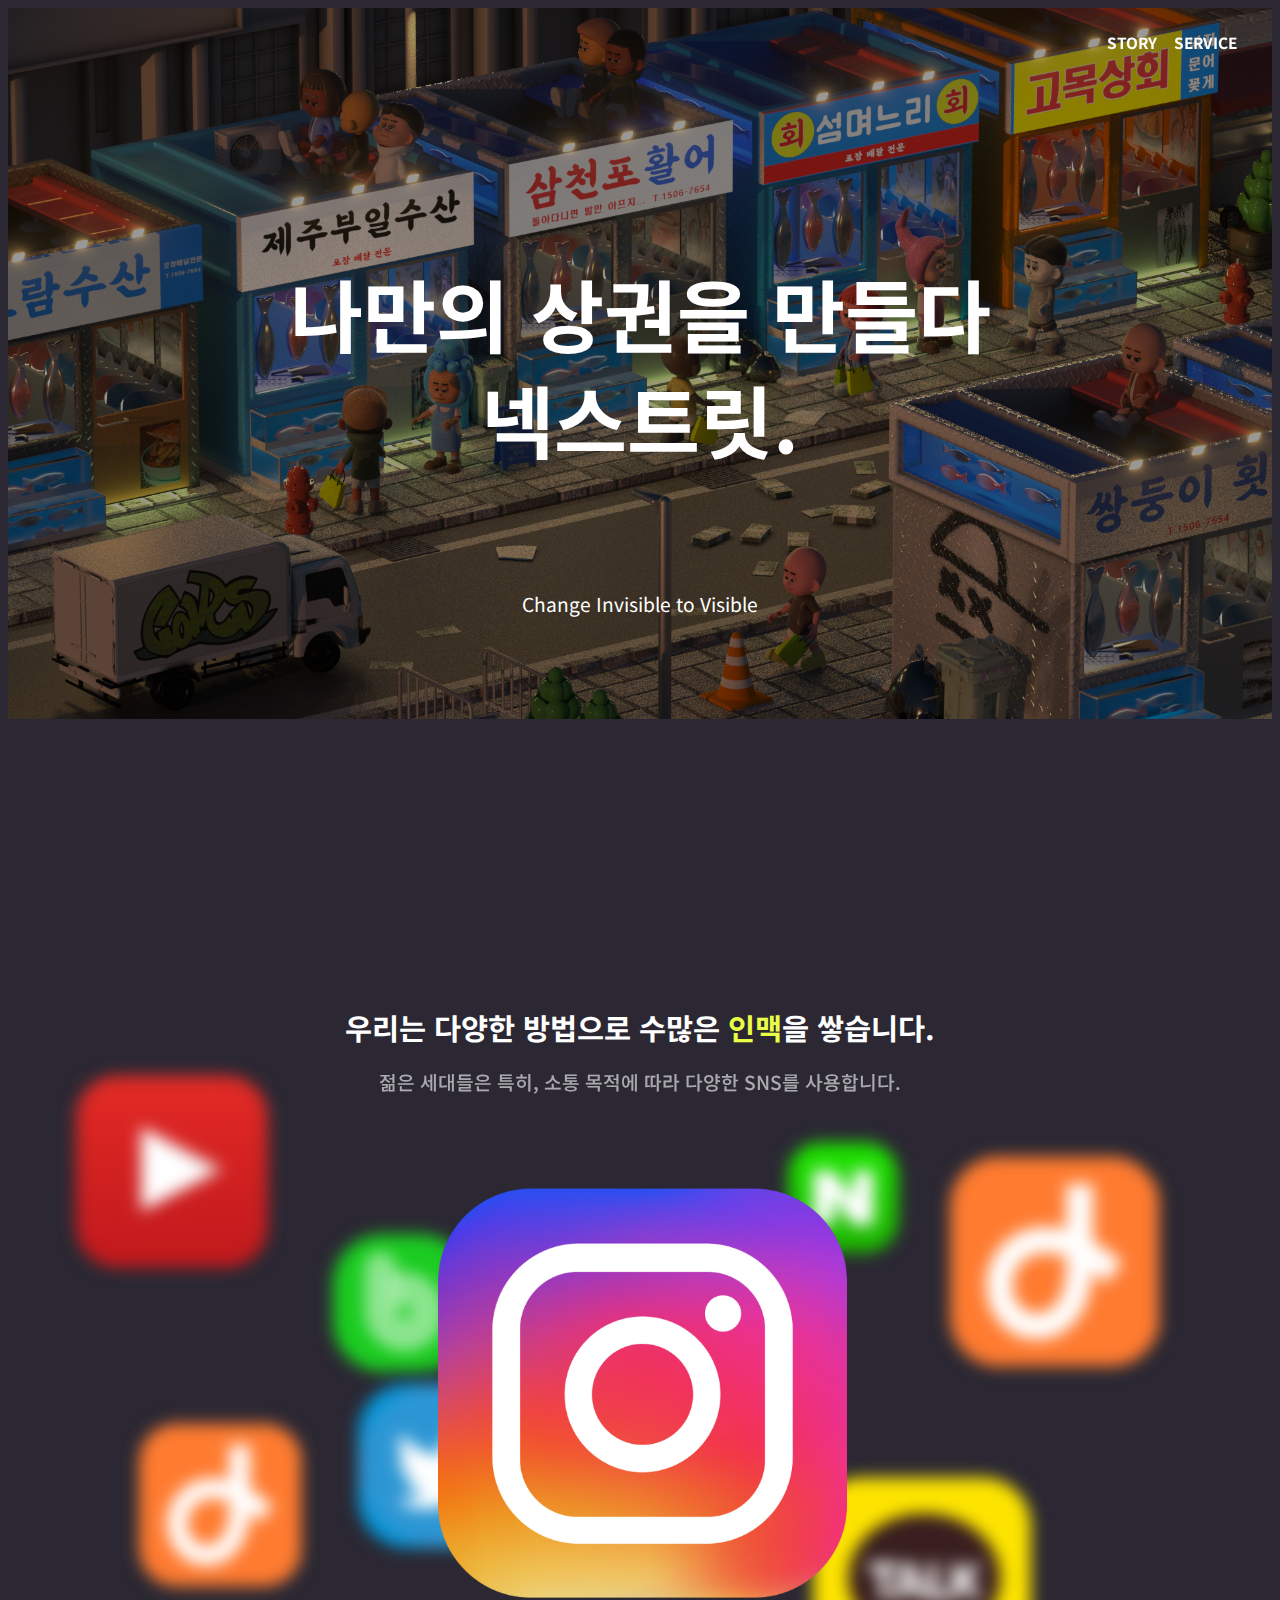
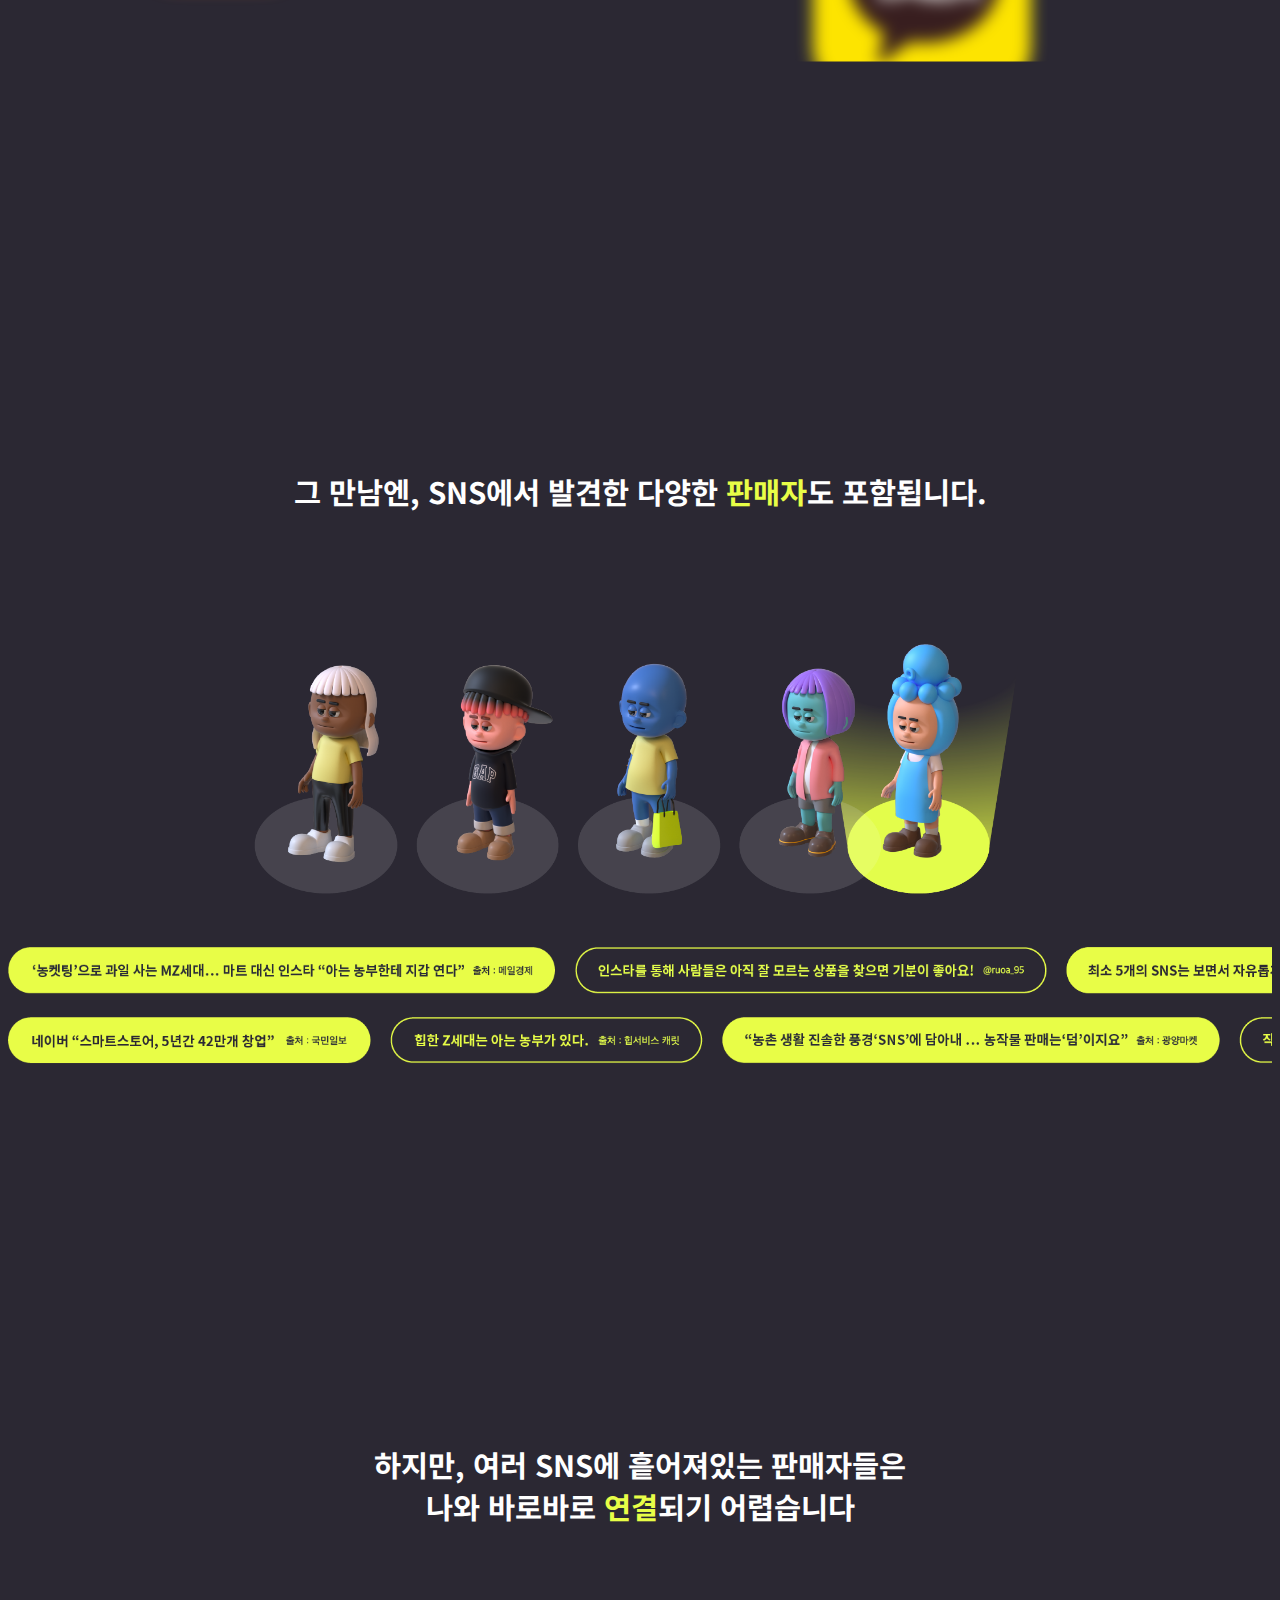
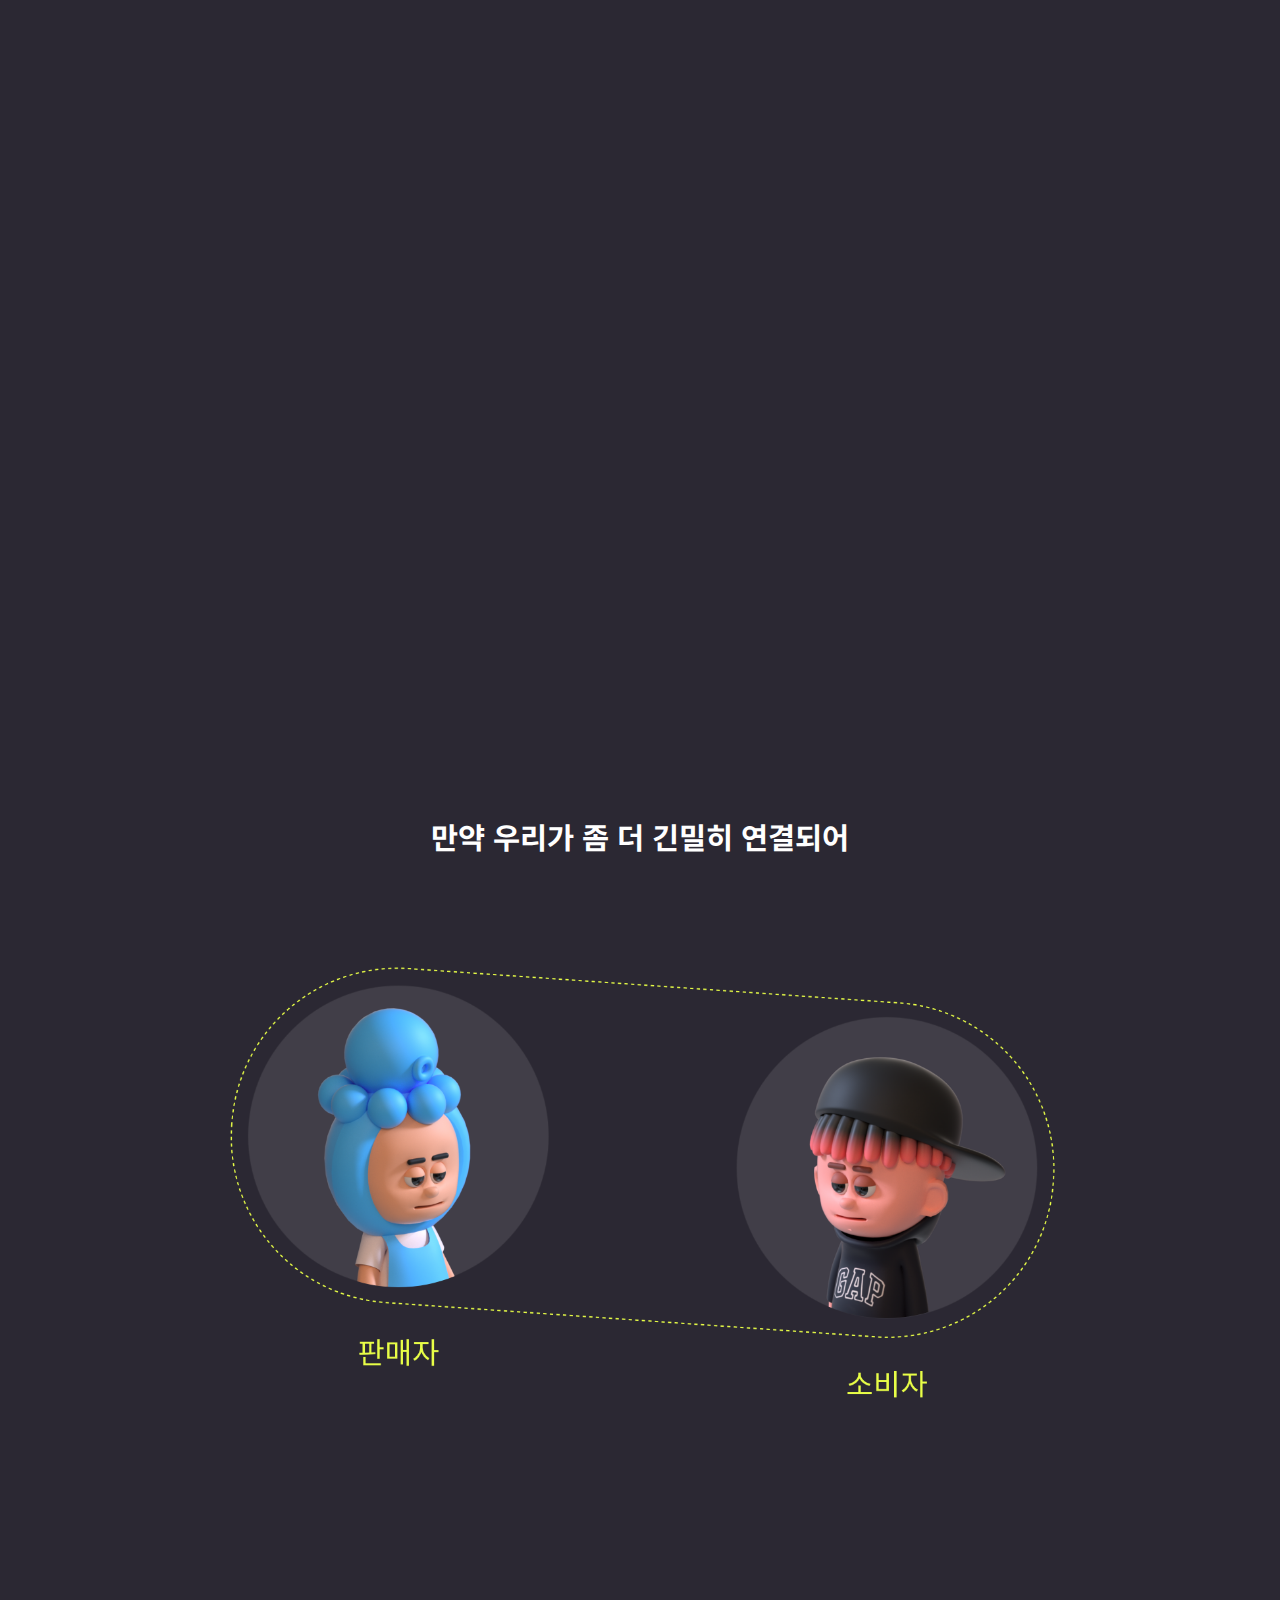
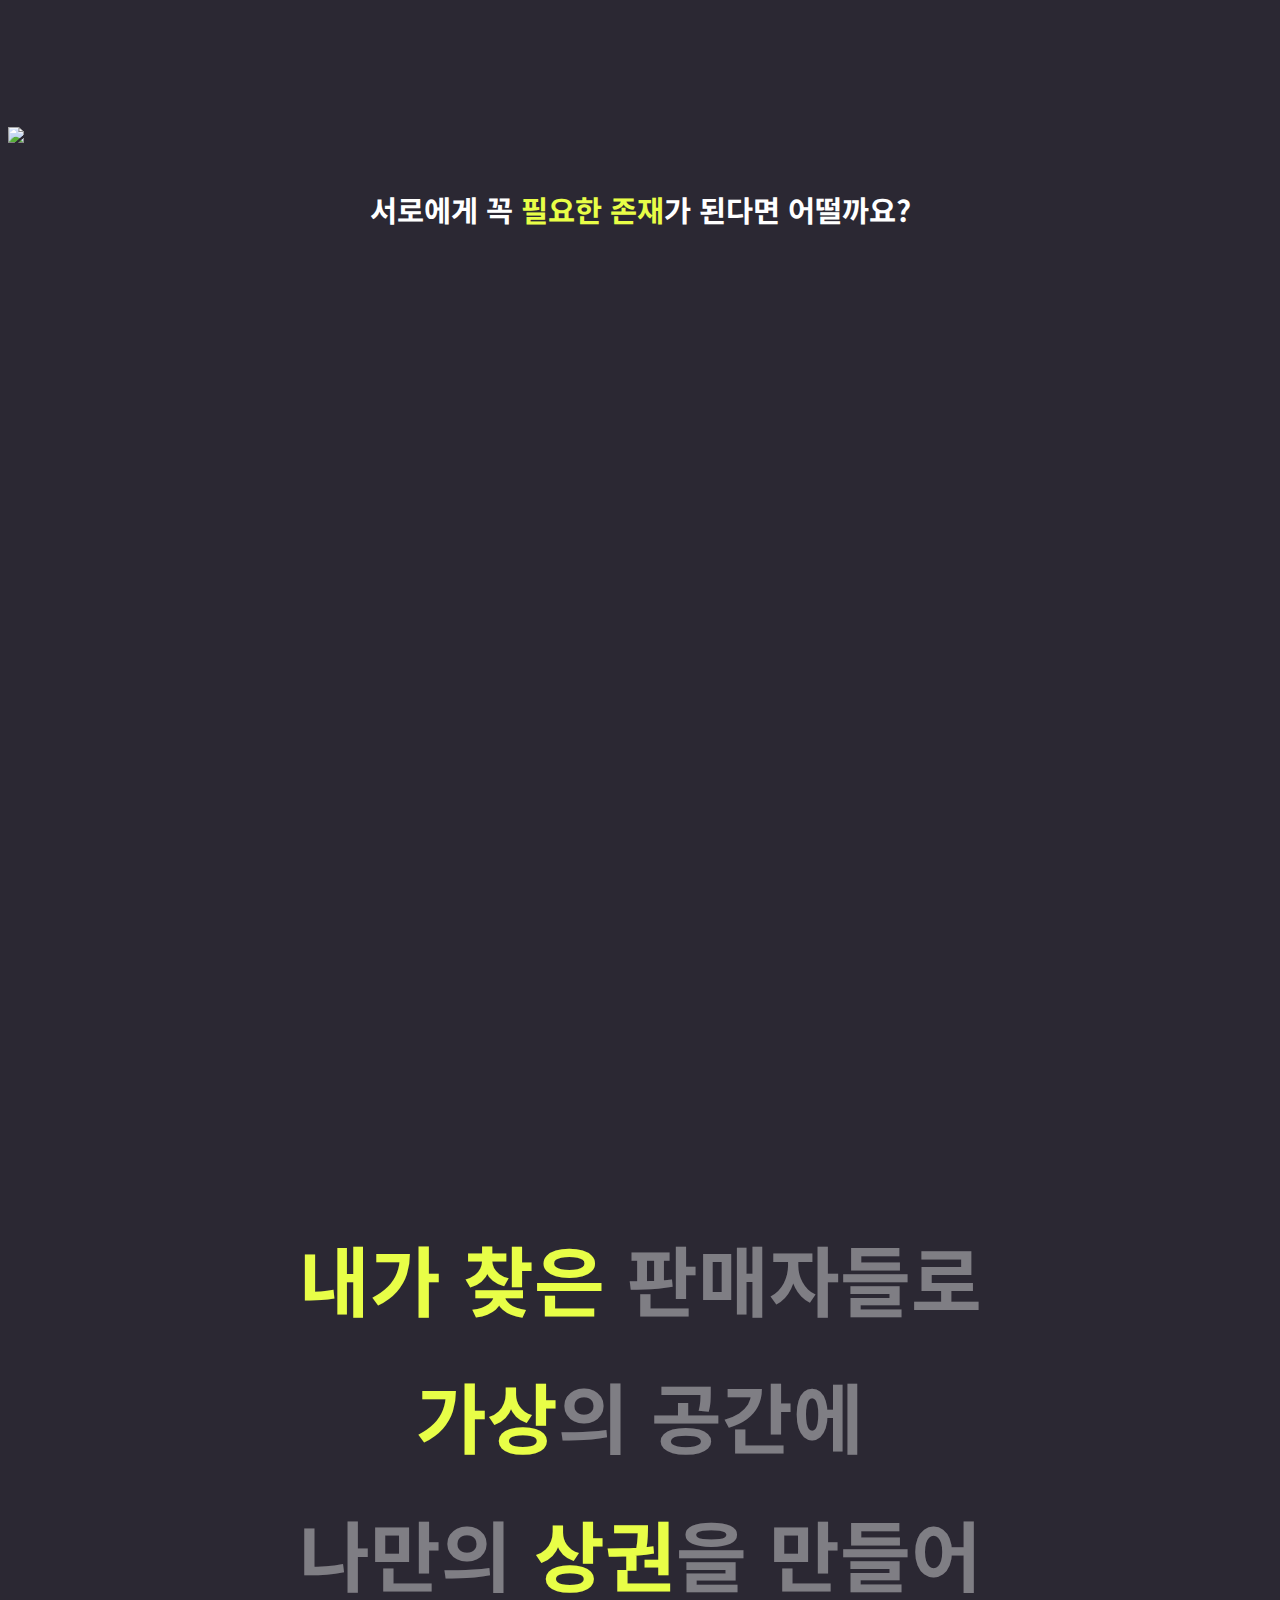
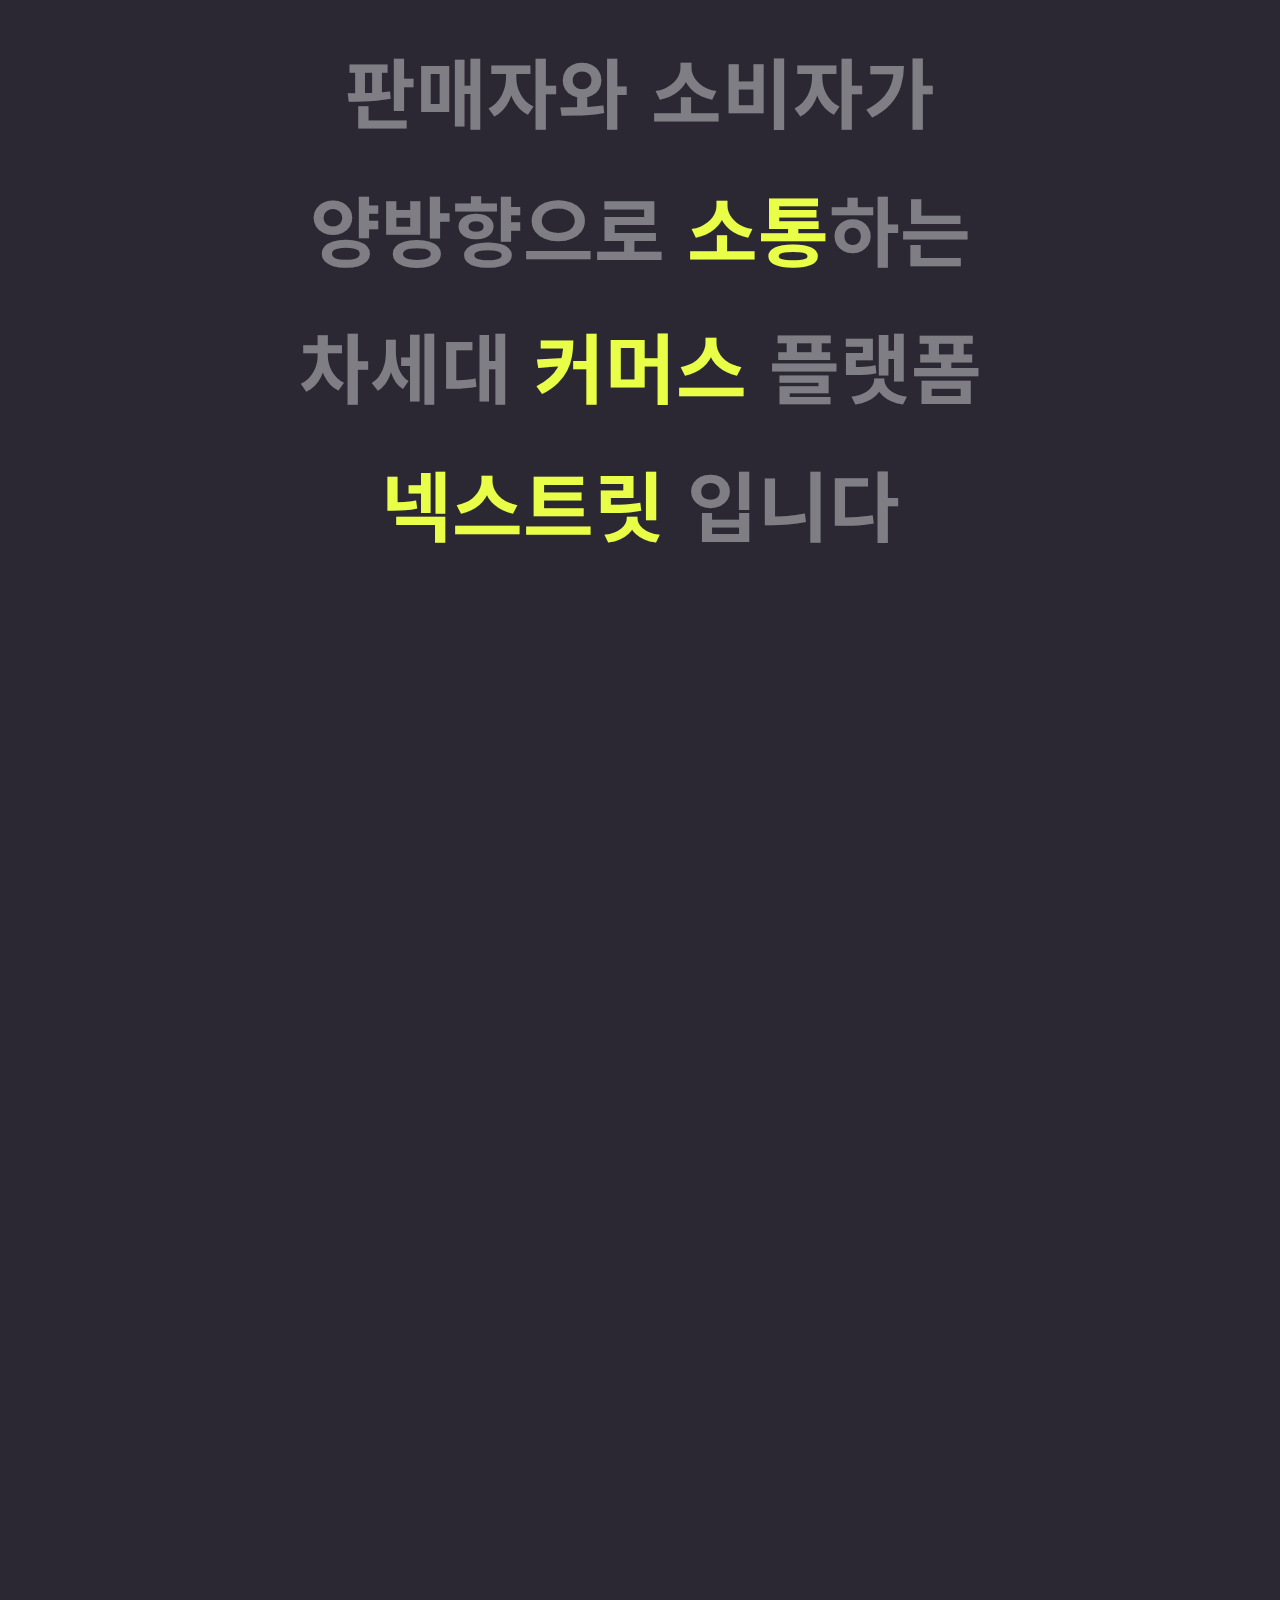
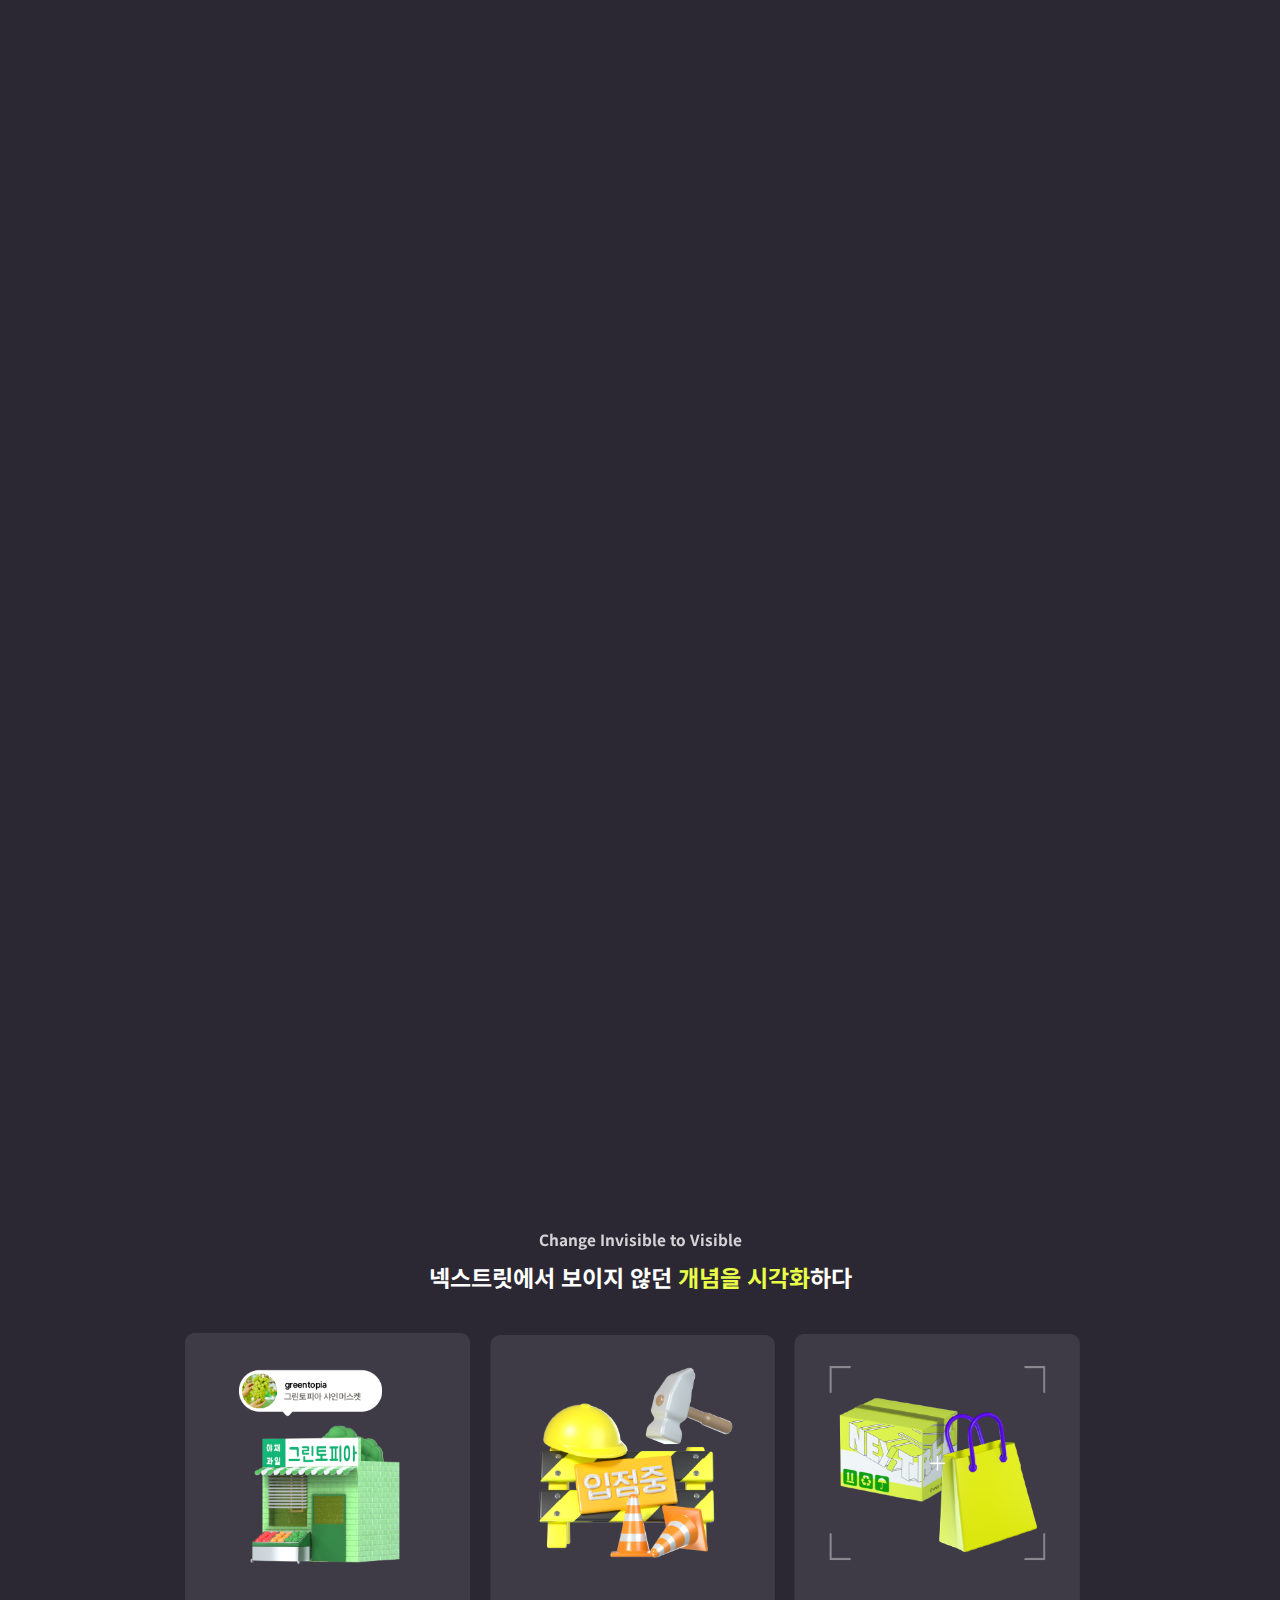
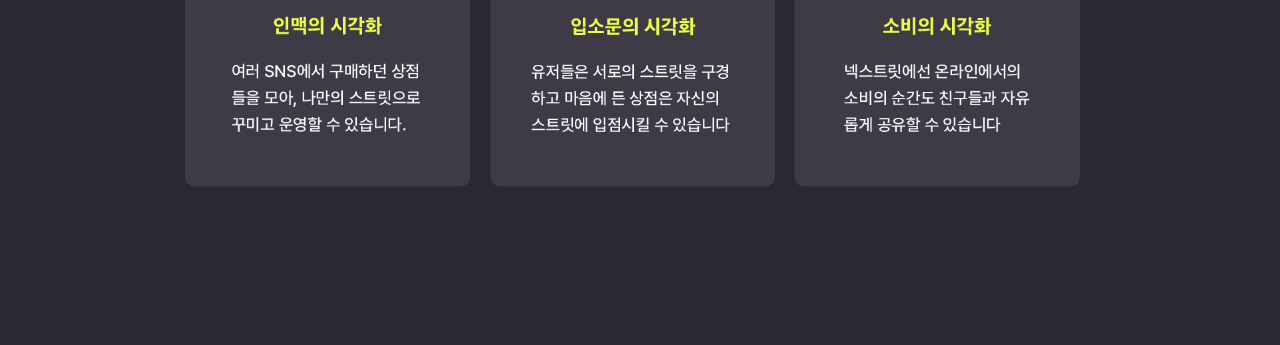
==== index.html @ 007e71d2 "init" ====
<!DOCTYPE html>
<html lang="ko">

<head>
    <meta charset="UTF-8" />
    <meta name="viewport" content="width=device-width, initial-scale=1.0" />

    <!--파비콘-->
    <!--브라우저 스타일 초기화-->
    <link rel="stylesheet" href="https://cdn.jsdelivr.net/npm/reset-css@5.0.1/reset.min.css" />
    <!--Google Fonts - Notosans-->
    <link rel="preconnect" href="https://fonts.googleapis.com">
    <link rel="preconnect" href="https://fonts.gstatic.com" crossorigin>
    <link href="https://fonts.googleapis.com/css2?family=Noto+Sans+KR:wght@400;700;900&display=swap" rel="stylesheet">
    <!--Google Material Icons-->
    <link rel="stylesheet" href="https://fonts.googleapis.com/icon?family=Material+Icons" />

    <!-- 자체 Css -->
    <link rel="stylesheet" href="./css/main.css" />
    <!-- animation Css -->
    <link rel="stylesheet" href="./css/animation.css" />

    <!--스크롤 최적화 Lodash-->
    <script src="https://cdnjs.cloudflare.com/ajax/libs/lodash.js/4.17.20/lodash.min.js"
        integrity="sha512-90vH1Z83AJY9DmlWa8WkjkV79yfS2n2Oxhsi2dZbIv0nC4E6m5AbH8Nh156kkM7JePmqD6tcZsfad1ueoaovww=="
        crossorigin="anonymous"></script>

    <!-- gsap plugin -->
    <script src="https://cdnjs.cloudflare.com/ajax/libs/gsap/3.10.4/gsap.min.js"></script>
    <script src="https://cdnjs.cloudflare.com/ajax/libs/gsap/3.10.4/ScrollTrigger.min.js"></script>
    <script src="https://cdnjs.cloudflare.com/ajax/libs/gsap/3.10.4/ScrollToPlugin.min.js"></script>
    <script src="https://cdnjs.cloudflare.com/ajax/libs/gsap/3.10.4/MotionPathPlugin.min.js"></script>
    <script src="https://cdnjs.cloudflare.com/ajax/libs/gsap/3.10.4/MotionPathPlugin.min.js"></script>

    <!-- 자체 css -->
    <script defer src="./js/main.js"></script>
</head>

<body style="background-color:#2b2833">
    <div class="title_menu">
        <div class="story" onclick="location.href='index.html'">
            STORY
        </div>
        <div class="service" onclick="location.href='service.html'">
            SERVICE
        </div>
    </div>

    <div class="view_1 base_view">
        <img class="bg_img" src="img/street_main.png">
        <div class="all_text">
            <div class="view_text">
                나만의 상권을 만들다</br>넥스트릿.
            </div>
            <div class="view_text_2">
                Change Invisible to Visible
            </div>
        </div>
    </div>

    <!-- <div class="divider"></div> -->
    <div class="divider"></div>

    <div class="view_2">
        <div class="view_content">
            <span class="view_text textFullCenter">
                우리는 다양한 방법으로 수많은
                <span class="text_import">인맥</span>을 쌓습니다.
            </span>
            <span class="view_text_2 textFullCenter">
                젊은 세대들은 특히, 소통 목적에 따라 다양한 SNS를 사용합니다.
            </span>
            <img class="youtube" src="img/youtube.png">
            <img class="kakao" src="img/kakao.png">
            <img class="ideas" src="img/ideas.png">
            <img class="band" src="img/band.png">
            <img class="naver" src="img/naver.png">
            <img class="twitter" src="img/twitter.png">
            <img class="ideas_small" src="img/ideas.png">
            <img class="instagram" src="img/instagram.png">    
        </div>
    </div>

    <div class="divider"></div>
    <div class="divider"></div>

    <div class="view_3 base_view">
        <span class="view_text textFullCenter">
            그 만남엔, SNS에서 발견한 다양한 
            <span class="text_import">판매자</span>도 포함됩니다.
        </span>
        <div class="list">
            <div id="move_avatar">
                <img class="img_avatar" src="img/avatar_0.png">
                <img class="img_avatar" src="img/avatar_1.png">
                <img class="img_avatar" src="img/avatar_2.png">
                <img class="img_avatar" src="img/avatar_3.png">
            </div>
            <img id="fade_avatar" class="img_avatar_blink" src="img/avatar_4.png">
        </div>
        <div class="scroll_box">
            <div class="scroll_bar animate_left">
                <img class="scroll_size" src="img/view_3_scorll_1.png">
                <img class="scroll_size" src="img/view_3_scorll_1.png">
            </div>
            <div class="scroll_bar animate_right">
                <img class="scroll_size" src="img/view_3_scroll_2.png">
                <img class="scroll_size" src="img/view_3_scroll_2.png">
            </div>
        </div>
    </div>

    <div class="divider"></div>
    <div class="divider"></div>

    <div class="view_4 base_view">
        <span class="view_text textFullCenter">
            하지만, 여러 SNS에 흩어져있는 판매자들은<br>나와 바로바로
            <span class="text_import">연결</span>되기 어렵습니다
        </span>
        <div class="order">
            <div class="order_1">
                <img id="sns_group_1" class="img_capture" src="img/capture_1.png">
            </div>
        </div>
        <div class="order">
            <div class="order_2">
                <img id="sns_group_2" class="img_capture" src="img/capture_2.png">
            </div>
        </div>
        <div class="order">
            <div class="order_3">
                <img id="sns_group_1" class="img_capture" src="img/capture_3.png">
            </div>
        </div>
        <div class="order">
            <div class="order_4">
                <img id="sns_group_2" class="img_capture" src="img/capture_4.png">
            </div>
        </div>
    </div>

    <div class="divider"></div>
    <div class="divider"></div>

    <div class="view_5 base_view">
        <span class="view_text textFullCenter">
            만약 우리가 좀 더 긴밀히 연결되어
        </span>
        <img class="bg_img" src="img/img_view_5.png">
    </div>

    <div class="divider"></div>
    <div class="divider"></div>

    <div class="view_6 base_view">
        <img class="bg_img" src="img/img_background_6.png">
        <div class="all_text">
            <div class="view_text textFullCenter">
                서로에게 꼭 <span class="text_import">필요한 존재</span>가 된다면 어떨까요?
            </div>
        </div>
    </div>

    <div class="divider"></div>
    <div class="divider"></div>

    <div class="view_7">
        <div class="all_text">
            <div class="view_text textFullCenter">
                <span class="text_import">내가 찾은 </span>판매자들로<br>
                <span class="text_import">가상</span>의 공간에<br>
                나만의 <span class="text_import">상권</span>을 만들어<br>
                판매자와 소비자가<br>
                양방향으로 <span class="text_import">소통</span>하는<br>
                차세대 <span class="text_import">커머스</span> 플랫폼<br>
                <span class="text_import">넥스트릿</span> 입니다
            </div>
        </div>
    </div>

    <div class="divider"></div>

    <div class="view_8">
        <div id="view_8_g_1" class="group">
            <img class="img_1" src="img/img_view_8_1.png">
            <div class="order_1">
                <div class="title">
                    내 SNS 속 상점인맥들이 가상<br>
                    공간 속 나만의 스트릿을 이룬다
                </div>
                <div class="content">
                    우리가 SNS을 통해 찾은 상점들은<br>
                    생각보다 많습니다. 아마 전국, 세계<br>
                    각지에 있는 나의 SNS 상점인맥을<br>
                    모으면 하나의 큰 거리, 즉 스트릿을<br>
                    이룰 수도 있을 것 입니다.
                </div>
            </div>
        </div>

        <div id="view_8_g_2" class="group">
            <img class="img_2" src="img/img_view_8_2.png">
            <div class="order_2">
                <div class="title">
                    넥스트릿에서 우리의 관계는<br>
                    눈에 보인다
                </div>
                <div class="content">
                    SNS 에 흩어져있던 상점들을<br>
                    모아 나만의 스트릿을 이룬다면,<br>
                    상점들의 판매소식을 한눈에<br>
                    확인하고 이들과 꾸준히 인연을<br>
                    유지할 수 있을 것입니다.
                </div>
            </div>
        </div>

        <div id="view_8_g_3" class="group">
            <img class="img_3" src="img/img_view_8_3.png">
            <div class="order_3">
                <div class="title">
                    '입소문'으로 상점과<br>
                    스트릿이 움직인다
                </div>
                <div class="content">
                    상점들이 모인 내 스트릿을 잘<br>
                    꾸미고 관리하면 방문객 수도 늘고<br>
                    입점된 상점들에서의 구매활동도<br>
                    증가할 것 입니다. 이렇게 넥스트릿<br>
                    유저는 각자의 인맥으로 자신만의<br>
                    상권을 만들 수 있습니다.
                </div>
            </div>
        </div>
    </div>

    <div class="divider"></div>

    <div class="view_9 base_view">
        <div class="view_title">
            Change Invisible to Visible
        </div>
        <div class="view_content">
            넥스트릿에서 보이지 않던 <span class="text_import">개념을 시각화</span>하다
        </div>

        <div class="group_img">
            <img class="img_view" src="img/img_view_9_1.png">
            <img class="img_view" src="img/img_view_9_2.png">
            <img class="img_view" src="img/img_view_9_3.png">
        </div>
    </div>

</body>

</html>
---- css/main.css ----
html,body {
    height: 100%;
}

.bg_img {
    width: 100%;
}

.divider {
    width: 100%;
    height: 10vw;
}

.base_view {
    color: white;
    position: relative;

    width: 100%;
    height: 56vw;
    overflow: hidden;
}

.textFullCenter {
    position: absolute;
    width: 100%;
    text-align: center;
}

.text_import {
    color: #e8fe47;
}

.title_menu {
    position: fixed;
    width: 100%;
    height: fit-content;
    top: 3.5%;

    z-index: 10;

    color: white;
    font-size: 1.2vw;
    font-weight: bold;
    font-family: 'Noto Sans KR', sans-serif;
    font-stretch: normal;
    font-style: normal;
    line-height: 1.34;
    letter-spacing: normal;
    text-align: end;
}

.title_menu .story {
    display: inline-block;
    margin-right: 1vw;
    cursor:pointer;
}

.title_menu .story:hover {
    color: yellow;
}

.title_menu .service {
    display: inline-block;
    margin-right: 4vw;
    cursor:pointer;
}

.title_menu .service:hover {
    color: yellow;
}

/* view_1 CSS */
.view_1 .all_text {
    position: absolute;
    width: 100%;
    height: 40%;

    top: 50%;
    left: 50%;
    transform: translate(-50%, -50%);
}

.view_1 .all_text .view_text {
    font-size: 6.2vw;
    font-weight: bold;
    font-family: 'Noto Sans KR', sans-serif;
    font-stretch: normal;
    font-style: normal;
    line-height: 1.34;
    letter-spacing: normal;
    text-align: center;

    position: relative;
    top: 50%;
    left: 50%;
    transform: translate(-50%, -50%);
}

.view_1 .all_text .view_text_2 {
    font-size: 1.5vw;

    font-family: 'Noto Sans KR', sans-serif;
    text-align: center;
    position: relative;
    margin-top: 12vw;
}

/* view_2 CSS */
.view_2 {
    color: white;
    position: relative;

    width: 100%;
    height: 100%;
}
.view_2 .view_content {
    position:relative;
    width: 100%;
    height: 56vw;

    top: 50%;
    transform: translate(0%, -50%);

    overflow: hidden;
}
.view_2 .view_text {
    top: 8.5%;

    color: white;
    font-family: 'Noto Sans KR', sans-serif;
    font-size: 2.3vw;
    font-weight: bold;
}

.view_2 .view_text_2 {
    top: 17.2%;

    font-family: 'Noto Sans KR', sans-serif;
    font-size: 1.5vw;
    font-weight: 500;
    opacity: 0.6;
    color: #fff;
}

.view_2 .instagram {
    width: 32vw;
    height: 32vw;
    position: absolute;

    top: 34%;
    left: 34%;
}
.view_2 .kakao {
    width: 17vw;
    height: 17vw;
    /* Add the blur effect */
    filter: blur(8px);
    -webkit-filter: blur(8px);

    position: absolute;
    bottom: -4.7%;
    right: 19.1%;
}
.view_2 .youtube {
    width: 15vw;
    height: 15vw;
    /* Add the blur effect */
    filter: blur(8px);
    -webkit-filter: blur(8px);

    position: absolute;
    top: 18.3%;
    left: 5.4%;
}
.view_2 .twitter {
    width: 12.8vw;
    height: 12.8vw;
    /* Add the blur effect */
    filter: blur(8px);
    -webkit-filter: blur(8px);

    position: absolute;
    top: 61.3%;
    left: 27.7%;
}
.view_2 .ideas {
    width: 16.4vw;
    height: 16.4vw;
    /* Add the blur effect */
    filter: blur(8px);
    -webkit-filter: blur(8px);

    position: absolute;
    top: 29.6%;
    left: 74.5%;
}
.view_2 .naver {
    width: 8.6vw;
    height: 8.6vw;
    /* Add the blur effect */
    filter: blur(8px);
    -webkit-filter: blur(8px);

    position: absolute;
    top: 27.6%;
    left: 61.7%;
}
.view_2 .band {
    width: 10.7vw;
    height: 10.7vw;
    /* Add the blur effect */
    filter: blur(8px);
    -webkit-filter: blur(8px);

    position: absolute;
    top: 40.5%;
    left: 25.7%;
}
.view_2 .ideas_small {
    width: 12.7vw;
    height: 12.7vw;
    /* Add the blur effect */
    filter: blur(8px);
    -webkit-filter: blur(8px);

    position: absolute;
    top: 66.9%;
    left: 10.4%;
}

/* view_3 CSS */
.view_3 .view_text {
    top: 8.5%;

    color: white;
    font-family: 'Noto Sans KR', sans-serif;
    font-size: 2.3vw;
    font-weight: bold;
}

.view_3 .list {
    position: relative;
    width: 100%;
    top: 50%;
    transform: translate(0%, -50%);
}

.view_3 #move_avatar {
    position:relative;
    width: 60vw;
    left: 24%;
    float: left;
}

.view_3 .img_avatar {
    position: relative;

    width: 22.3vw;
    height: 22.3vw;
    margin-left: -10vw;
}

.view_3 .img_avatar_blink {
    width: 22.3vw;
    height: 22.3vw;

    left: 84vw;
}

.view_3 .scroll_box {
    position: absolute;
    bottom: 12%;
    width: 100%;
}

.view_3 .scroll_size {
    height: 3.6vw;
    margin-right: 1.2vw;
}

.view_3 .scroll_bar {
    display: flex;
    position: relative;
}

@keyframes marquee_left {
	0% {
		left: 0;
	}
	100% {
		left: -286%;
	}
}
.animate_left {
	width: 572%;
	animation: marquee_left 40s linear infinite;
}

@keyframes marquee_right {
	0% {
		right: 295%;
	}
	100% {
		right: 0%;
	}
}
.animate_right {
	width: 590%;
	animation: marquee_right 40s linear infinite;
	transform: translate(0, 50%);
}

/* view_4 */
.view_4 .view_text {
    top: 8.5%;

    line-height: normal;
    color: white;
    font-family: 'Noto Sans KR', sans-serif;
    font-size: 2.3vw;
    font-weight: bold;
}

.view_4 .order {
    position: absolute;
    width: 100%;
    height:inherit;
    float: left;
}

.view_4 .order_1 {
    position: absolute;
    left: -2%;
    bottom: 20%;
}

.view_4 .order_2 {
    position: absolute;
    margin-left: 25vw;
    bottom: 9.2%;
}

.view_4 .order_3 {
    position: absolute;
    margin-left: 52vw;
    bottom: 15.6%;
}

.view_4 .order_4 {
    position: absolute;
    bottom: 9.2%;
    left: 102%;
    transform: translate(-100%, 0%);
}

.view_4 .img_capture {
    width: inherit;
    height: 31vw;
    opacity: 0;
}

/* view_5 */
.view_5 .view_text {
    top: 8.5%;

    line-height: normal;
    color: white;
    font-family: 'Noto Sans KR', sans-serif;
    font-size: 2.3vw;
    font-weight: bold;
}

/* view_6 */
.view_6 .view_text {
    position: absolute;
    top: 8.5%;

    line-height: normal;
    color: white;
    font-family: 'Noto Sans KR', sans-serif;
    font-size: 2.3vw;
    font-weight: bold;
}

/* view_7 */
.view_7 {
    position: relative;

    width: 100%;
    height: 100vw;
    overflow: hidden;
}

.view_7 .view_text {
    position: absolute;
    top: 8.5%;

    line-height: 1.79;
    letter-spacing: normal;
    font-weight: 900;

    color: rgba(255, 255, 255, 0.4);
    font-family: 'Noto Sans KR', sans-serif;
    font-size: 6vw;
    font-weight: bold;
}

/* view_8 */
.view_8 {
    color: #fff;
    position: relative;

    width: 100%;
    height: 140vw;
    overflow: hidden;
}

.view_8 .group {
    position: relative;
    width: 100%;
    height: 40vw;

    opacity: 0;
    top:20%;
}

.view_8 .order_1 {
    width: 100%;
    padding-top: 7.4vw;
    padding-left:64.6%;
}

.view_8 .img_1 {
    position: absolute;
    margin-left: 17%;
    width: 39vw;
    height: 39vw;
}

.view_8 .order_2 {
    width: 100%;
    padding-top: 7.4vw;
    padding-left:20.4%;
}

.view_8 .img_2 {
    position: absolute;
    margin-left: 48.3%;
    width: 39vw;
    height: 39vw;
}

.view_8 .order_3 {
    width: 100%;
    padding-top: 7.4vw;
    padding-left:65.4%;
}

.view_8 .img_3 {
    position: absolute;
    margin-left: 17%;
    width: 39vw;
    height: 39vw;
}

.view_8 .title {
    font-size: 1.2vw;

    font-family: 'Noto Sans KR', sans-serif;
    font-weight: bold;
    font-style: normal;
    font-stretch: normal;
    line-height: 1.77;
    letter-spacing: normal;
}
.view_8 .content {
    font-size: 1.2vw;
    opacity: 0.6;

    margin-top: 1.5vw;
    font-family: 'Noto Sans KR', sans-serif;
    font-weight: 500;
    line-height: 1.77;
    letter-spacing: normal;    
}

/* view_9 */
.view_9 .view_title {
    width: 100%;
    text-align: center;
    opacity: 0.8;

    font-family: 'Noto Sans KR', sans-serif;
    font-size: 1.2vw;
    font-weight: bold;
    font-stretch: normal;
    font-style: normal;
    line-height: normal;
    letter-spacing: normal;

    top: 7.3%;
}

.view_9 .view_content {
    width: 100%;
    text-align: center;
    margin-top: 0.8vw;

    font-family: 'Noto Sans KR', sans-serif;
    font-size: 1.8vw;
    font-weight: bold;
    font-stretch: normal;
    font-style: normal;
    line-height: normal;
    letter-spacing: normal;
}

.view_9 .group_img {
    width: 100%;
    text-align: center;

    margin-top: 3vw;
}

.view_9 .img_view {
    width: 22.3vw;
    display: inline-block;
    margin-right: 1.2vw;
}
---- css/animation.css ----
/*
==============================================
CSS3 ANIMATION CHEAT SHEET
==============================================

Made by Justin Aguilar

www.justinaguilar.com/animations/

Questions, comments, concerns, love letters:
justin@justinaguilar.com
==============================================
*/

/*
==============================================
slideDown
==============================================
*/


.slideDown{
	animation-name: slideDown;
	-webkit-animation-name: slideDown;	

	animation-duration: 1s;	
	-webkit-animation-duration: 1s;

	animation-timing-function: ease;	
	-webkit-animation-timing-function: ease;	

	visibility: visible !important;						
}

@keyframes slideDown {
	0% {
		transform: translateY(-100%);
	}
	50%{
		transform: translateY(8%);
	}
	65%{
		transform: translateY(-4%);
	}
	80%{
		transform: translateY(4%);
	}
	95%{
		transform: translateY(-2%);
	}			
	100% {
		transform: translateY(0%);
	}		
}

@-webkit-keyframes slideDown {
	0% {
		-webkit-transform: translateY(-100%);
	}
	50%{
		-webkit-transform: translateY(8%);
	}
	65%{
		-webkit-transform: translateY(-4%);
	}
	80%{
		-webkit-transform: translateY(4%);
	}
	95%{
		-webkit-transform: translateY(-2%);
	}			
	100% {
		-webkit-transform: translateY(0%);
	}	
}

/*
==============================================
slideUp
==============================================
*/


.slideUp{
	animation-name: slideUp;
	-webkit-animation-name: slideUp;	

	animation-duration: 1600ms;
	-webkit-animation-duration: 1600ms;

	animation-timing-function: ease;	
	-webkit-animation-timing-function: ease;

	visibility: visible !important;			
}

.slideUp_delay{
	animation-name: slideUp;
	-webkit-animation-name: slideUp;	

	animation-duration: 1600ms;	
	-webkit-animation-duration: 1600ms;

	animation-timing-function: ease;	
	-webkit-animation-timing-function: ease;

	animation-delay: 100ms;
	visibility: visible !important;			
}

@keyframes slideUp {
	0% {
		transform: translateY(100%);
	}
	50%{
		transform: translateY(-8%);
	}
	65%{
		transform: translateY(4%);
	}
	100% {
		transform: translateY(0%);
	}	
}

@-webkit-keyframes slideUp {
	0% {
		-webkit-transform: translateY(100%);
	}
	50%{
		-webkit-transform: translateY(-8%);
	}
	65%{
		-webkit-transform: translateY(4%);
	}
	100% {
		-webkit-transform: translateY(0%);
	}	
}

/*
==============================================
slideLeft
==============================================
*/


.slideLeft{
	animation-name: slideLeft;
	-webkit-animation-name: slideLeft;	

	animation-duration: 1s;	
	-webkit-animation-duration: 1s;

	animation-timing-function: ease-in-out;	
	-webkit-animation-timing-function: ease-in-out;		

	visibility: visible !important;	
}

@keyframes slideLeft {
	0% {
		transform: translateX(150%);
	}
	50%{
		transform: translateX(-8%);
	}
	65%{
		transform: translateX(4%);
	}
	80%{
		transform: translateX(-4%);
	}
	95%{
		transform: translateX(2%);
	}			
	100% {
		transform: translateX(0%);
	}
}

@-webkit-keyframes slideLeft {
	0% {
		-webkit-transform: translateX(150%);
	}
	50%{
		-webkit-transform: translateX(-8%);
	}
	65%{
		-webkit-transform: translateX(4%);
	}
	80%{
		-webkit-transform: translateX(-4%);
	}
	95%{
		-webkit-transform: translateX(2%);
	}			
	100% {
		-webkit-transform: translateX(0%);
	}
}

/*
==============================================
slideRight
==============================================
*/


.slideRight{
	animation-name: slideRight;
	-webkit-animation-name: slideRight;	

	animation-duration: 1s;	
	-webkit-animation-duration: 1s;

	animation-timing-function: ease-in-out;	
	-webkit-animation-timing-function: ease-in-out;		

	visibility: visible !important;	
}

@keyframes slideRight {
	0% {
		transform: translateX(-150%);
	}
	50%{
		transform: translateX(8%);
	}
	65%{
		transform: translateX(-4%);
	}
	80%{
		transform: translateX(4%);
	}
	95%{
		transform: translateX(-2%);
	}			
	100% {
		transform: translateX(0%);
	}	
}

@-webkit-keyframes slideRight {
	0% {
		-webkit-transform: translateX(-150%);
	}
	50%{
		-webkit-transform: translateX(8%);
	}
	65%{
		-webkit-transform: translateX(-4%);
	}
	80%{
		-webkit-transform: translateX(4%);
	}
	95%{
		-webkit-transform: translateX(-2%);
	}			
	100% {
		-webkit-transform: translateX(0%);
	}
}

/*
==============================================
slideExpandUp
==============================================
*/


.slideExpandUp{
	animation-name: slideExpandUp;
	-webkit-animation-name: slideExpandUp;	

	animation-duration: 1.6s;	
	-webkit-animation-duration: 1.6s;

	animation-timing-function: ease-out;	
	-webkit-animation-timing-function: ease -out;

	visibility: visible !important;	
}

@keyframes slideExpandUp {
	0% {
		transform: translateY(100%) scaleX(0.5);
	}
	30%{
		transform: translateY(-8%) scaleX(0.5);
	}	
	40%{
		transform: translateY(2%) scaleX(0.5);
	}
	50%{
		transform: translateY(0%) scaleX(1.1);
	}
	60%{
		transform: translateY(0%) scaleX(0.9);		
	}
	70% {
		transform: translateY(0%) scaleX(1.05);
	}			
	80%{
		transform: translateY(0%) scaleX(0.95);		
	}
	90% {
		transform: translateY(0%) scaleX(1.02);
	}	
	100%{
		transform: translateY(0%) scaleX(1);		
	}
}

@-webkit-keyframes slideExpandUp {
	0% {
		-webkit-transform: translateY(100%) scaleX(0.5);
	}
	30%{
		-webkit-transform: translateY(-8%) scaleX(0.5);
	}	
	40%{
		-webkit-transform: translateY(2%) scaleX(0.5);
	}
	50%{
		-webkit-transform: translateY(0%) scaleX(1.1);
	}
	60%{
		-webkit-transform: translateY(0%) scaleX(0.9);		
	}
	70% {
		-webkit-transform: translateY(0%) scaleX(1.05);
	}			
	80%{
		-webkit-transform: translateY(0%) scaleX(0.95);		
	}
	90% {
		-webkit-transform: translateY(0%) scaleX(1.02);
	}	
	100%{
		-webkit-transform: translateY(0%) scaleX(1);		
	}
}

/*
==============================================
expandUp
==============================================
*/


.expandUp{
	animation-name: expandUp;
	-webkit-animation-name: expandUp;	

	animation-duration: 0.7s;	
	-webkit-animation-duration: 0.7s;

	animation-timing-function: ease;	
	-webkit-animation-timing-function: ease;		

	visibility: visible !important;	
}

@keyframes expandUp {
	0% {
		transform: translateY(100%) scale(0.6) scaleY(0.5);
	}
	60%{
		transform: translateY(-7%) scaleY(1.12);
	}
	75%{
		transform: translateY(3%);
	}	
	100% {
		transform: translateY(0%) scale(1) scaleY(1);
	}	
}

@-webkit-keyframes expandUp {
	0% {
		-webkit-transform: translateY(100%) scale(0.6) scaleY(0.5);
	}
	60%{
		-webkit-transform: translateY(-7%) scaleY(1.12);
	}
	75%{
		-webkit-transform: translateY(3%);
	}	
	100% {
		-webkit-transform: translateY(0%) scale(1) scaleY(1);
	}	
}

/*
==============================================
fadeIn
==============================================
*/

.fadeIn{
	animation-name: fadeIn;
	-webkit-animation-name: fadeIn;	

	animation-duration: 1.5s;	
	-webkit-animation-duration: 1.5s;

	animation-timing-function: ease-in-out;	
	-webkit-animation-timing-function: ease-in-out;		

	visibility: visible !important;	
}

@keyframes fadeIn {
	0% {
		transform: scale(0);
		opacity: 0.0;		
	}
	60% {
		transform: scale(1.1);	
	}
	80% {
		transform: scale(0.9);
		opacity: 1;	
	}	
	100% {
		transform: scale(1);
		opacity: 1;	
	}		
}

@-webkit-keyframes fadeIn {
	0% {
		-webkit-transform: scale(0);
		opacity: 0.0;		
	}
	60% {
		-webkit-transform: scale(1.1);
	}
	80% {
		-webkit-transform: scale(0.9);
		opacity: 1;	
	}	
	100% {
		-webkit-transform: scale(1);
		opacity: 1;	
	}		
}

/*
==============================================
expandOpen
==============================================
*/


.expandOpen{
	animation-name: expandOpen;
	-webkit-animation-name: expandOpen;	

	animation-duration: 1.2s;	
	-webkit-animation-duration: 1.2s;

	animation-timing-function: ease-out;	
	-webkit-animation-timing-function: ease-out;	

	visibility: visible !important;	
}

@keyframes expandOpen {
	0% {
		transform: scale(1.8);		
	}
	50% {
		transform: scale(0.95);
	}	
	80% {
		transform: scale(1.05);
	}
	90% {
		transform: scale(0.98);
	}	
	100% {
		transform: scale(1);
	}			
}

@-webkit-keyframes expandOpen {
	0% {
		-webkit-transform: scale(1.8);		
	}
	50% {
		-webkit-transform: scale(0.95);
	}	
	80% {
		-webkit-transform: scale(1.05);
	}
	90% {
		-webkit-transform: scale(0.98);
	}	
	100% {
		-webkit-transform: scale(1);
	}					
}

/*
==============================================
bigEntrance
==============================================
*/


.bigEntrance{
	animation-name: bigEntrance;
	-webkit-animation-name: bigEntrance;	

	animation-duration: 1.6s;	
	-webkit-animation-duration: 1.6s;

	animation-timing-function: ease-out;	
	-webkit-animation-timing-function: ease-out;	

	visibility: visible !important;			
}

@keyframes bigEntrance {
	0% {
		transform: scale(0.3) rotate(6deg) translateX(-30%) translateY(30%);
		opacity: 0.2;
	}
	30% {
		transform: scale(1.03) rotate(-2deg) translateX(2%) translateY(-2%);		
		opacity: 1;
	}
	45% {
		transform: scale(0.98) rotate(1deg) translateX(0%) translateY(0%);
		opacity: 1;
	}
	60% {
		transform: scale(1.01) rotate(-1deg) translateX(0%) translateY(0%);		
		opacity: 1;
	}	
	75% {
		transform: scale(0.99) rotate(1deg) translateX(0%) translateY(0%);
		opacity: 1;
	}
	90% {
		transform: scale(1.01) rotate(0deg) translateX(0%) translateY(0%);		
		opacity: 1;
	}	
	100% {
		transform: scale(1) rotate(0deg) translateX(0%) translateY(0%);
		opacity: 1;
	}		
}

@-webkit-keyframes bigEntrance {
	0% {
		-webkit-transform: scale(0.3) rotate(6deg) translateX(-30%) translateY(30%);
		opacity: 0.2;
	}
	30% {
		-webkit-transform: scale(1.03) rotate(-2deg) translateX(2%) translateY(-2%);		
		opacity: 1;
	}
	45% {
		-webkit-transform: scale(0.98) rotate(1deg) translateX(0%) translateY(0%);
		opacity: 1;
	}
	60% {
		-webkit-transform: scale(1.01) rotate(-1deg) translateX(0%) translateY(0%);		
		opacity: 1;
	}	
	75% {
		-webkit-transform: scale(0.99) rotate(1deg) translateX(0%) translateY(0%);
		opacity: 1;
	}
	90% {
		-webkit-transform: scale(1.01) rotate(0deg) translateX(0%) translateY(0%);		
		opacity: 1;
	}	
	100% {
		-webkit-transform: scale(1) rotate(0deg) translateX(0%) translateY(0%);
		opacity: 1;
	}				
}

/*
==============================================
hatch
==============================================
*/

.hatch{
	animation-name: hatch;
	-webkit-animation-name: hatch;	

	animation-duration: 2s;	
	-webkit-animation-duration: 2s;

	animation-timing-function: ease-in-out;	
	-webkit-animation-timing-function: ease-in-out;

	transform-origin: 50% 100%;
	-ms-transform-origin: 50% 100%;
	-webkit-transform-origin: 50% 100%; 

	visibility: visible !important;		
}

@keyframes hatch {
	0% {
		transform: rotate(0deg) scaleY(0.6);
	}
	20% {
		transform: rotate(-2deg) scaleY(1.05);
	}
	35% {
		transform: rotate(2deg) scaleY(1);
	}
	50% {
		transform: rotate(-2deg);
	}	
	65% {
		transform: rotate(1deg);
	}	
	80% {
		transform: rotate(-1deg);
	}		
	100% {
		transform: rotate(0deg);
	}									
}

@-webkit-keyframes hatch {
	0% {
		-webkit-transform: rotate(0deg) scaleY(0.6);
	}
	20% {
		-webkit-transform: rotate(-2deg) scaleY(1.05);
	}
	35% {
		-webkit-transform: rotate(2deg) scaleY(1);
	}
	50% {
		-webkit-transform: rotate(-2deg);
	}	
	65% {
		-webkit-transform: rotate(1deg);
	}	
	80% {
		-webkit-transform: rotate(-1deg);
	}		
	100% {
		-webkit-transform: rotate(0deg);
	}		
}


/*
==============================================
bounce
==============================================
*/


.bounce{
	animation-name: bounce;
	-webkit-animation-name: bounce;	

	animation-duration: 1.6s;	
	-webkit-animation-duration: 1.6s;

	animation-timing-function: ease;	
	-webkit-animation-timing-function: ease;	
	
	transform-origin: 50% 100%;
	-ms-transform-origin: 50% 100%;
	-webkit-transform-origin: 50% 100%; 	
}

@keyframes bounce {
	0% {
		transform: translateY(0%) scaleY(0.6);
	}
	60%{
		transform: translateY(-100%) scaleY(1.1);
	}
	70%{
		transform: translateY(0%) scaleY(0.95) scaleX(1.05);
	}
	80%{
		transform: translateY(0%) scaleY(1.05) scaleX(1);
	}	
	90%{
		transform: translateY(0%) scaleY(0.95) scaleX(1);
	}				
	100%{
		transform: translateY(0%) scaleY(1) scaleX(1);
	}	
}

@-webkit-keyframes bounce {
	0% {
		-webkit-transform: translateY(0%) scaleY(0.6);
	}
	60%{
		-webkit-transform: translateY(-100%) scaleY(1.1);
	}
	70%{
		-webkit-transform: translateY(0%) scaleY(0.95) scaleX(1.05);
	}
	80%{
		-webkit-transform: translateY(0%) scaleY(1.05) scaleX(1);
	}	
	90%{
		-webkit-transform: translateY(0%) scaleY(0.95) scaleX(1);
	}				
	100%{
		-webkit-transform: translateY(0%) scaleY(1) scaleX(1);
	}		
}


/*
==============================================
pulse
==============================================
*/

.pulse{
	animation-name: pulse;
	-webkit-animation-name: pulse;	

	animation-duration: 1.5s;	
	-webkit-animation-duration: 1.5s;

	animation-iteration-count: infinite;
	-webkit-animation-iteration-count: infinite;
}

@keyframes pulse {
	0% {
		transform: scale(0.9);
		opacity: 0.7;		
	}
	50% {
		transform: scale(1);
		opacity: 1;	
	}	
	100% {
		transform: scale(0.9);
		opacity: 0.7;	
	}			
}

@-webkit-keyframes pulse {
	0% {
		-webkit-transform: scale(0.95);
		opacity: 0.7;		
	}
	50% {
		-webkit-transform: scale(1);
		opacity: 1;	
	}	
	100% {
		-webkit-transform: scale(0.95);
		opacity: 0.7;	
	}			
}

/*
==============================================
floating
==============================================
*/

.floating{
	animation-name: floating;
	-webkit-animation-name: floating;

	animation-duration: 1.5s;	
	-webkit-animation-duration: 1.5s;

	animation-iteration-count: infinite;
	-webkit-animation-iteration-count: infinite;
}

@keyframes floating {
	0% {
		transform: translateY(0%);	
	}
	50% {
		transform: translateY(8%);	
	}	
	100% {
		transform: translateY(0%);
	}			
}

@-webkit-keyframes floating {
	0% {
		-webkit-transform: translateY(0%);	
	}
	50% {
		-webkit-transform: translateY(8%);	
	}	
	100% {
		-webkit-transform: translateY(0%);
	}			
}

/*
==============================================
tossing
==============================================
*/

.tossing{
	animation-name: tossing;
	-webkit-animation-name: tossing;	

	animation-duration: 2.5s;	
	-webkit-animation-duration: 2.5s;

	animation-iteration-count: infinite;
	-webkit-animation-iteration-count: infinite;
}

@keyframes tossing {
	0% {
		transform: rotate(-4deg);	
	}
	50% {
		transform: rotate(4deg);
	}
	100% {
		transform: rotate(-4deg);	
	}						
}

@-webkit-keyframes tossing {
	0% {
		-webkit-transform: rotate(-4deg);	
	}
	50% {
		-webkit-transform: rotate(4deg);
	}
	100% {
		-webkit-transform: rotate(-4deg);	
	}				
}

/*
==============================================
pullUp
==============================================
*/

.pullUp{
	animation-name: pullUp;
	-webkit-animation-name: pullUp;	

	animation-duration: 1.1s;	
	-webkit-animation-duration: 1.1s;

	animation-timing-function: ease-out;	
	-webkit-animation-timing-function: ease-out;	

	transform-origin: 50% 100%;
	-ms-transform-origin: 50% 100%;
	-webkit-transform-origin: 50% 100%; 		
}

@keyframes pullUp {
	0% {
		transform: scaleY(0.1);
	}
	40% {
		transform: scaleY(1.02);
	}
	60% {
		transform: scaleY(0.98);
	}
	80% {
		transform: scaleY(1.01);
	}
	100% {
		transform: scaleY(0.98);
	}				
	80% {
		transform: scaleY(1.01);
	}
	100% {
		transform: scaleY(1);
	}							
}

@-webkit-keyframes pullUp {
	0% {
		-webkit-transform: scaleY(0.1);
	}
	40% {
		-webkit-transform: scaleY(1.02);
	}
	60% {
		-webkit-transform: scaleY(0.98);
	}
	80% {
		-webkit-transform: scaleY(1.01);
	}
	100% {
		-webkit-transform: scaleY(0.98);
	}				
	80% {
		-webkit-transform: scaleY(1.01);
	}
	100% {
		-webkit-transform: scaleY(1);
	}		
}

/*
==============================================
pullDown
==============================================
*/

.pullDown{
	animation-name: pullDown;
	-webkit-animation-name: pullDown;	

	animation-duration: 1.1s;	
	-webkit-animation-duration: 1.1s;

	animation-timing-function: ease-out;	
	-webkit-animation-timing-function: ease-out;	

	transform-origin: 50% 0%;
	-ms-transform-origin: 50% 0%;
	-webkit-transform-origin: 50% 0%; 		
}

@keyframes pullDown {
	0% {
		transform: scaleY(0.1);
	}
	40% {
		transform: scaleY(1.02);
	}
	60% {
		transform: scaleY(0.98);
	}
	80% {
		transform: scaleY(1.01);
	}
	100% {
		transform: scaleY(0.98);
	}				
	80% {
		transform: scaleY(1.01);
	}
	100% {
		transform: scaleY(1);
	}							
}

@-webkit-keyframes pullDown {
	0% {
		-webkit-transform: scaleY(0.1);
	}
	40% {
		-webkit-transform: scaleY(1.02);
	}
	60% {
		-webkit-transform: scaleY(0.98);
	}
	80% {
		-webkit-transform: scaleY(1.01);
	}
	100% {
		-webkit-transform: scaleY(0.98);
	}				
	80% {
		-webkit-transform: scaleY(1.01);
	}
	100% {
		-webkit-transform: scaleY(1);
	}		
}

/*
==============================================
stretchLeft
==============================================
*/

.stretchLeft{
	animation-name: stretchLeft;
	-webkit-animation-name: stretchLeft;	

	animation-duration: 1.5s;	
	-webkit-animation-duration: 1.5s;

	animation-timing-function: ease-out;	
	-webkit-animation-timing-function: ease-out;	

	transform-origin: 100% 0%;
	-ms-transform-origin: 100% 0%;
	-webkit-transform-origin: 100% 0%; 
}

@keyframes stretchLeft {
	0% {
		transform: scaleX(0.3);
	}
	40% {
		transform: scaleX(1.02);
	}
	60% {
		transform: scaleX(0.98);
	}
	80% {
		transform: scaleX(1.01);
	}
	100% {
		transform: scaleX(0.98);
	}				
	80% {
		transform: scaleX(1.01);
	}
	100% {
		transform: scaleX(1);
	}							
}

@-webkit-keyframes stretchLeft {
	0% {
		-webkit-transform: scaleX(0.3);
	}
	40% {
		-webkit-transform: scaleX(1.02);
	}
	60% {
		-webkit-transform: scaleX(0.98);
	}
	80% {
		-webkit-transform: scaleX(1.01);
	}
	100% {
		-webkit-transform: scaleX(0.98);
	}				
	80% {
		-webkit-transform: scaleX(1.01);
	}
	100% {
		-webkit-transform: scaleX(1);
	}		
}

/*
==============================================
stretchRight
==============================================
*/

.stretchRight{
	animation-name: stretchRight;
	-webkit-animation-name: stretchRight;	

	animation-duration: 1.5s;	
	-webkit-animation-duration: 1.5s;

	animation-timing-function: ease-out;	
	-webkit-animation-timing-function: ease-out;	

	transform-origin: 0% 0%;
	-ms-transform-origin: 0% 0%;
	-webkit-transform-origin: 0% 0%; 		
}

@keyframes stretchRight {
	0% {
		transform: scaleX(0.3);
	}
	40% {
		transform: scaleX(1.02);
	}
	60% {
		transform: scaleX(0.98);
	}
	80% {
		transform: scaleX(1.01);
	}
	100% {
		transform: scaleX(0.98);
	}				
	80% {
		transform: scaleX(1.01);
	}
	100% {
		transform: scaleX(1);
	}							
}

@-webkit-keyframes stretchRight {
	0% {
		-webkit-transform: scaleX(0.3);
	}
	40% {
		-webkit-transform: scaleX(1.02);
	}
	60% {
		-webkit-transform: scaleX(0.98);
	}
	80% {
		-webkit-transform: scaleX(1.01);
	}
	100% {
		-webkit-transform: scaleX(0.98);
	}				
	80% {
		-webkit-transform: scaleX(1.01);
	}
	100% {
		-webkit-transform: scaleX(1);
	}		
}
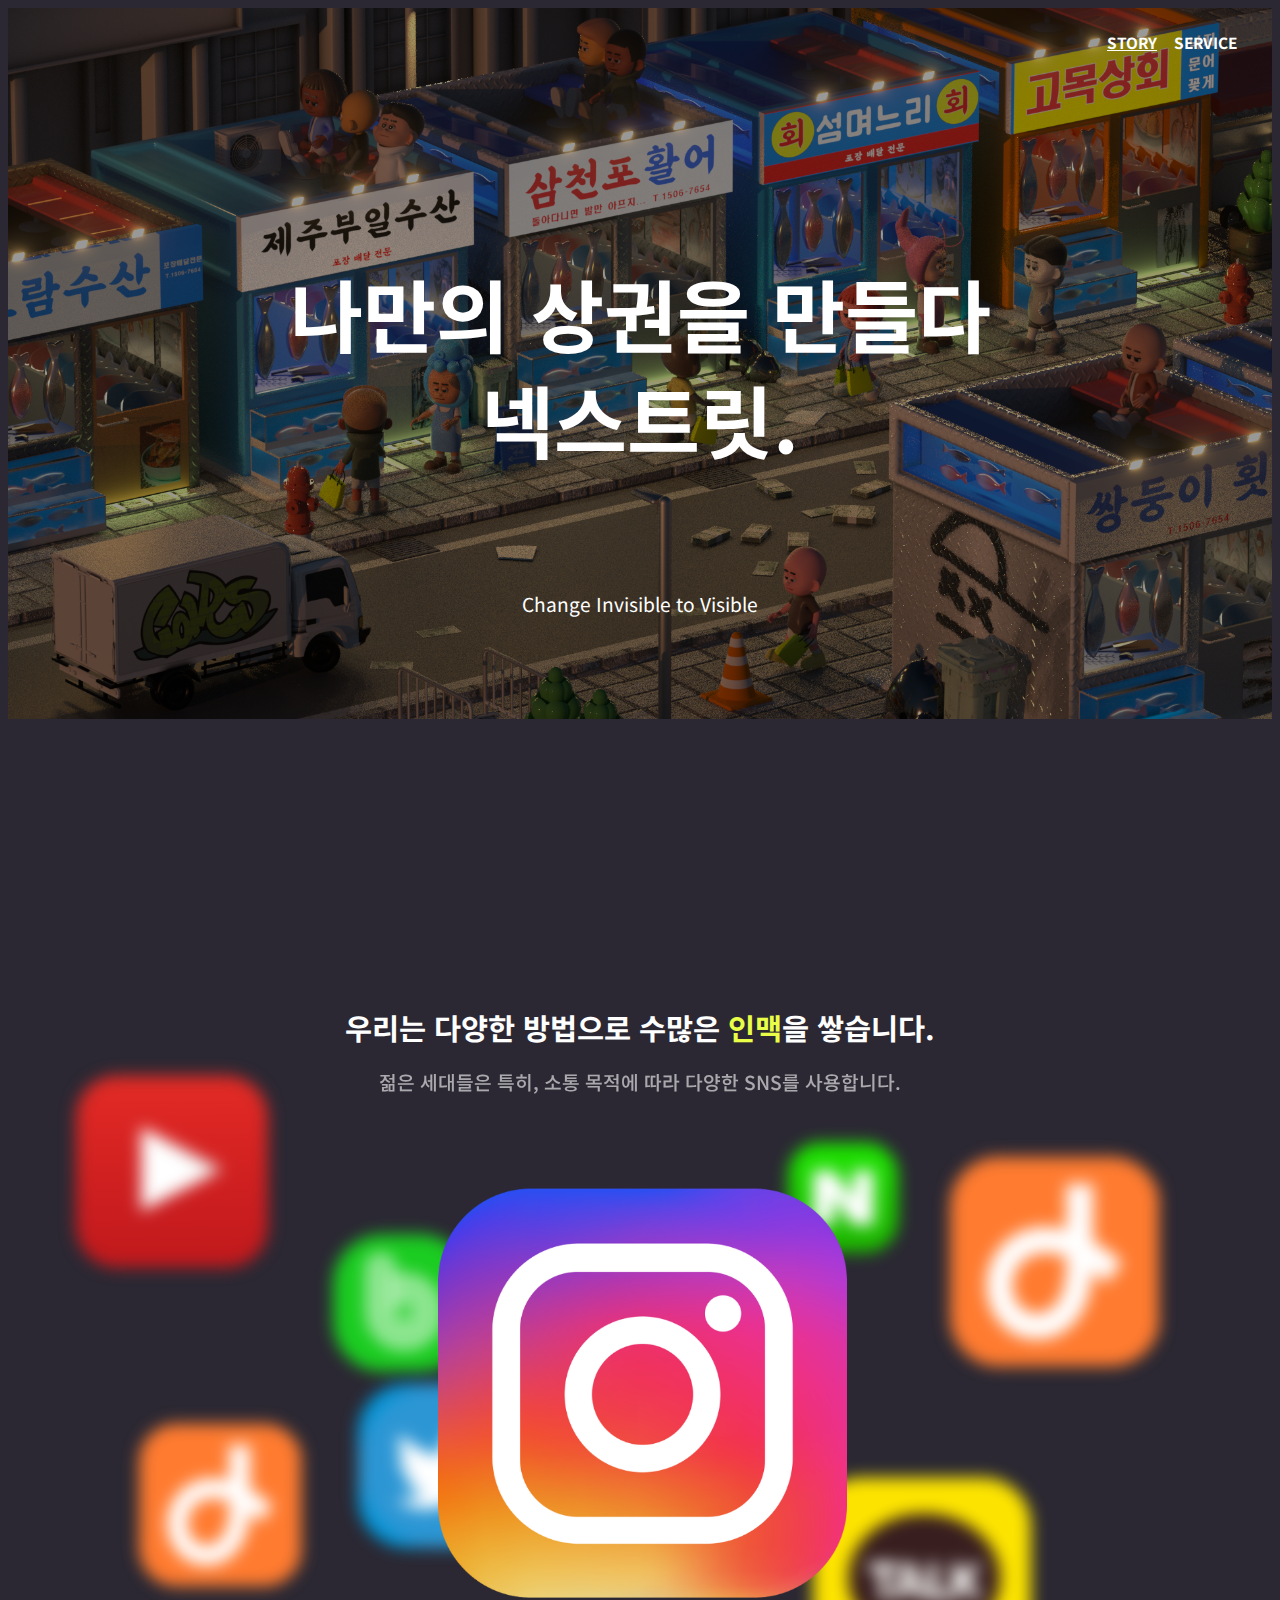
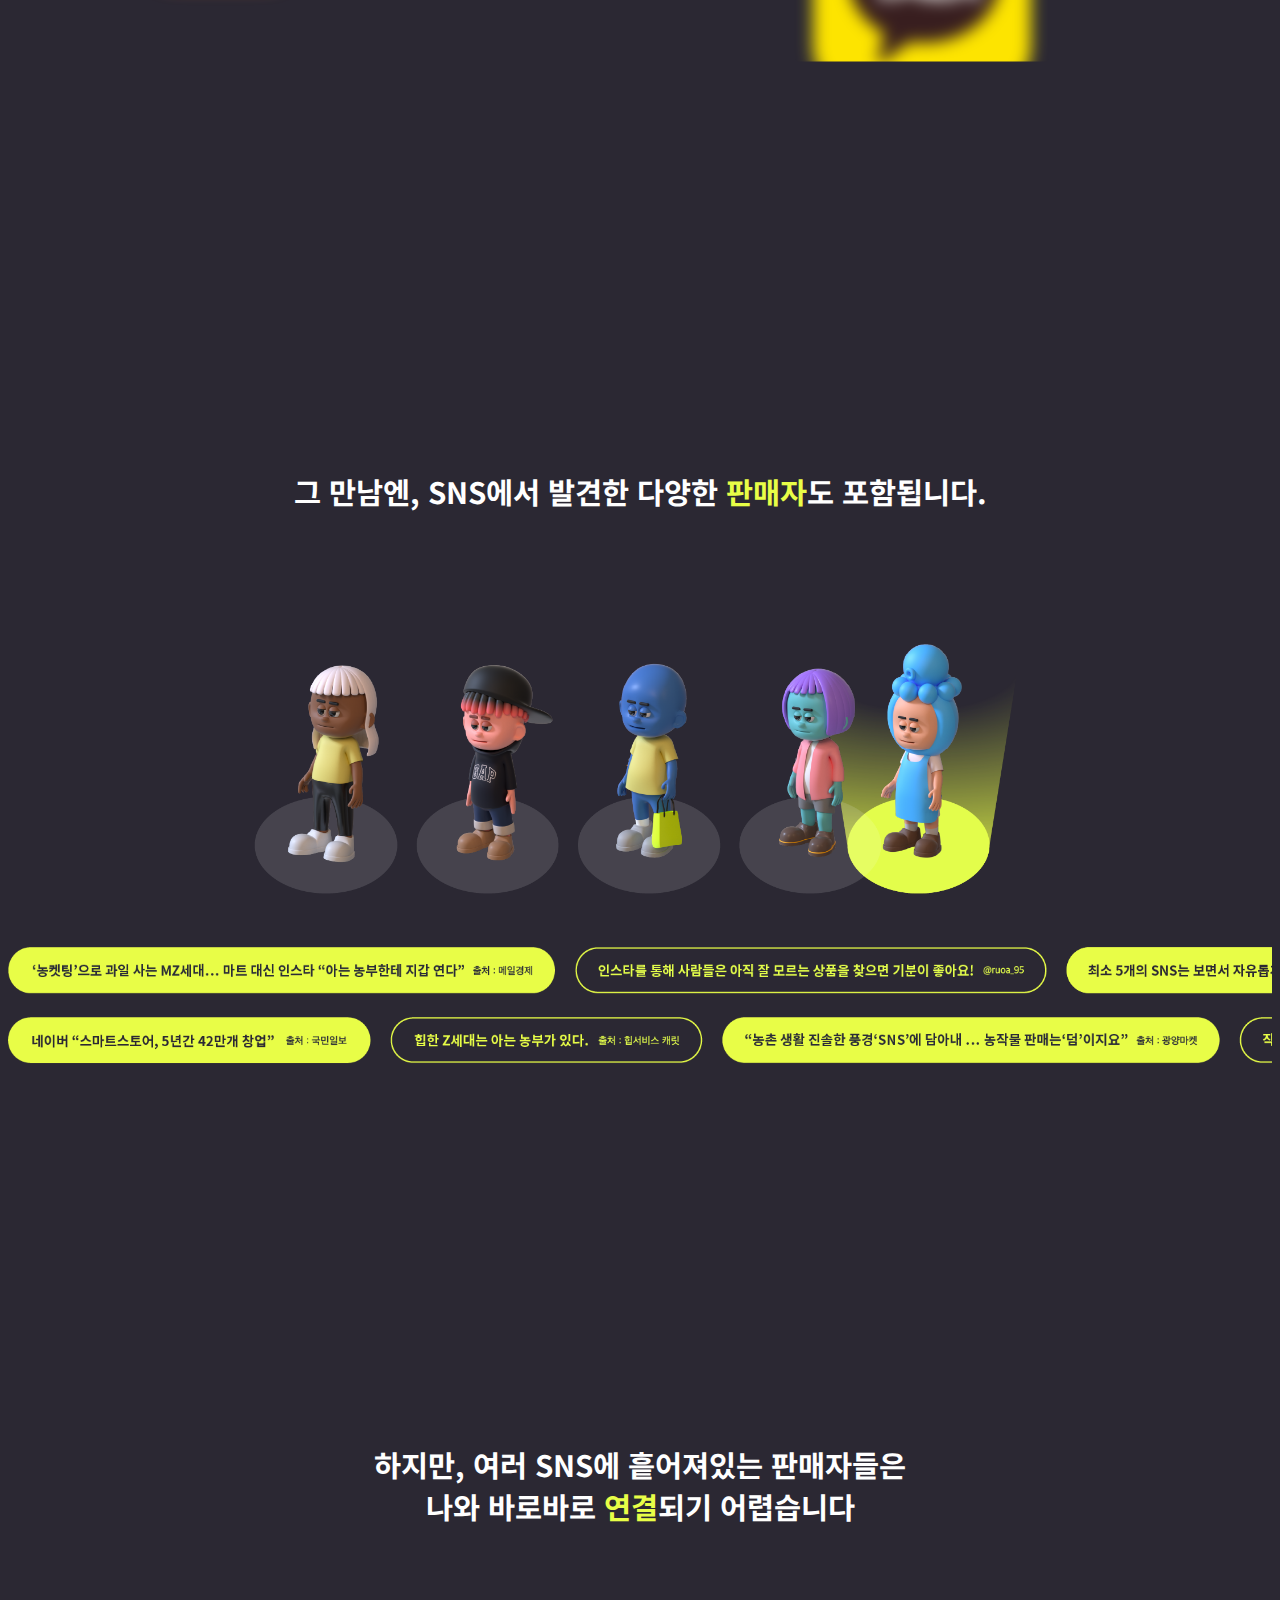
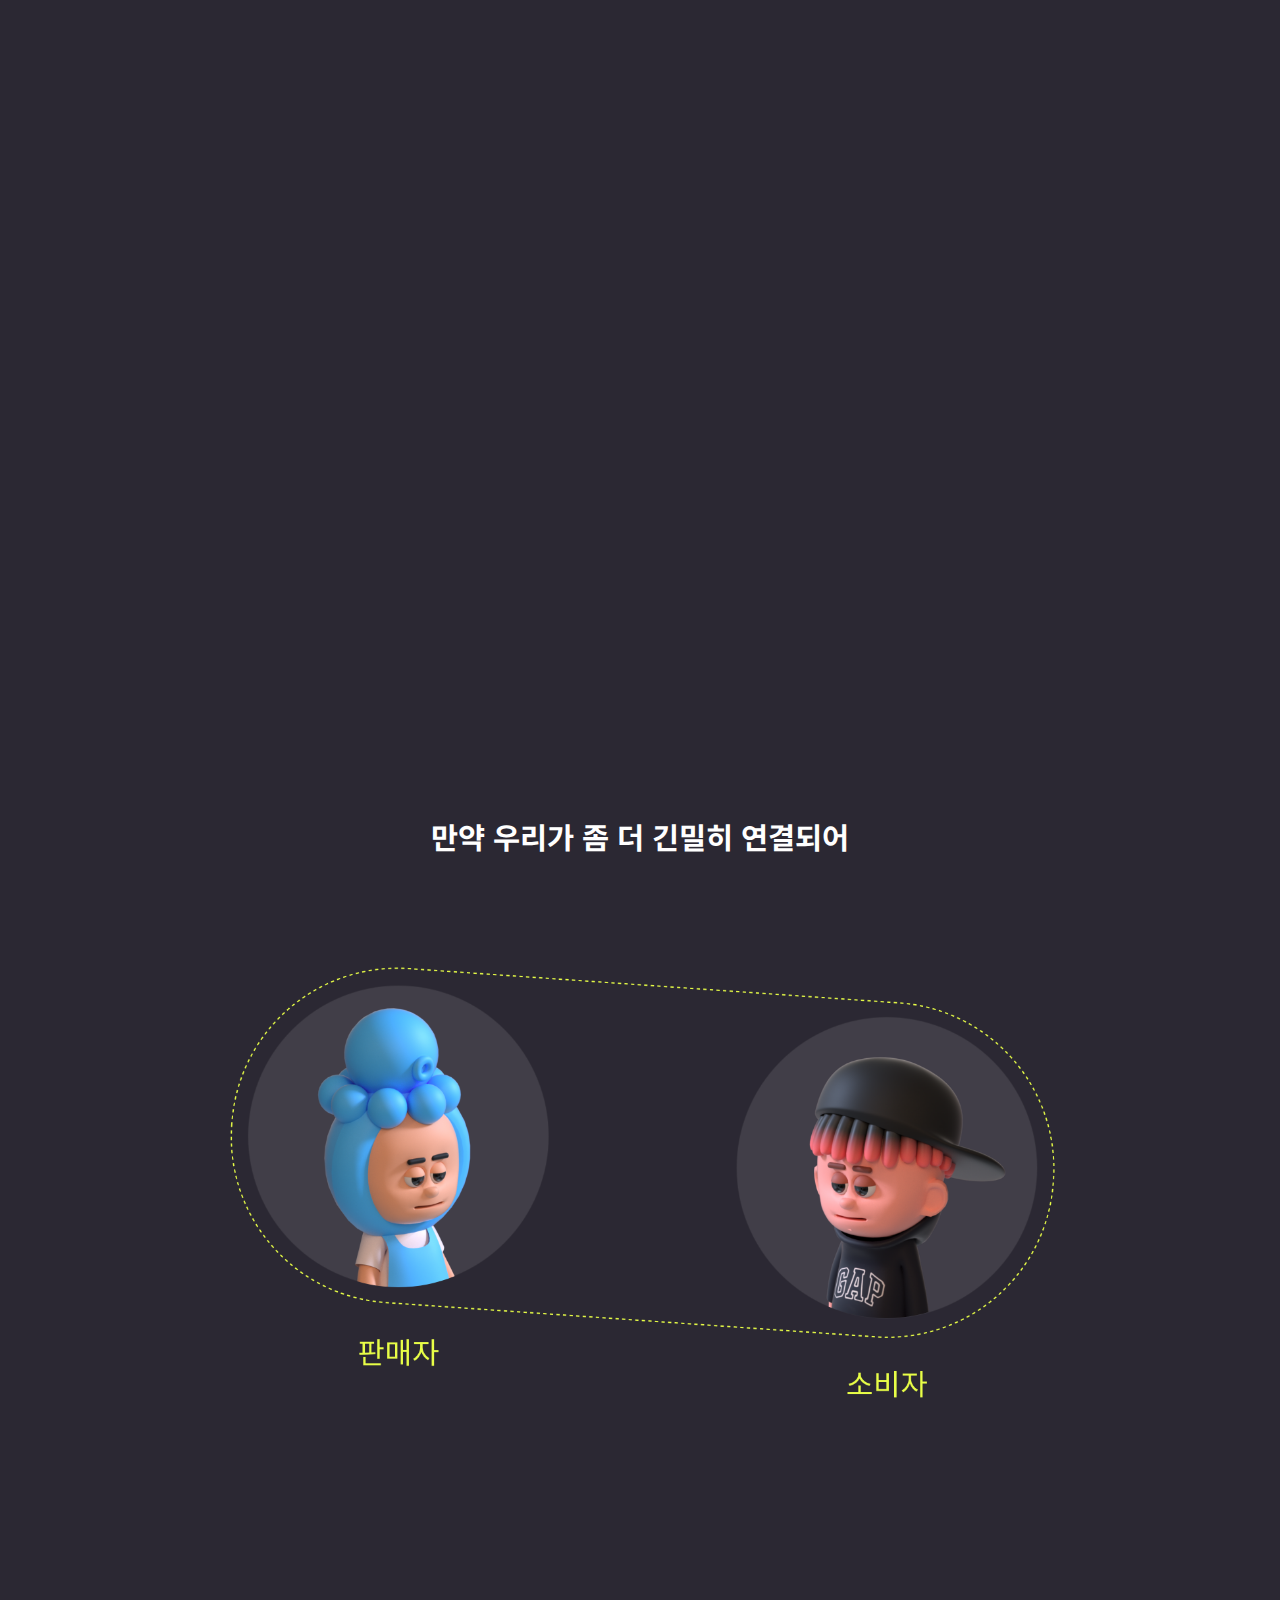
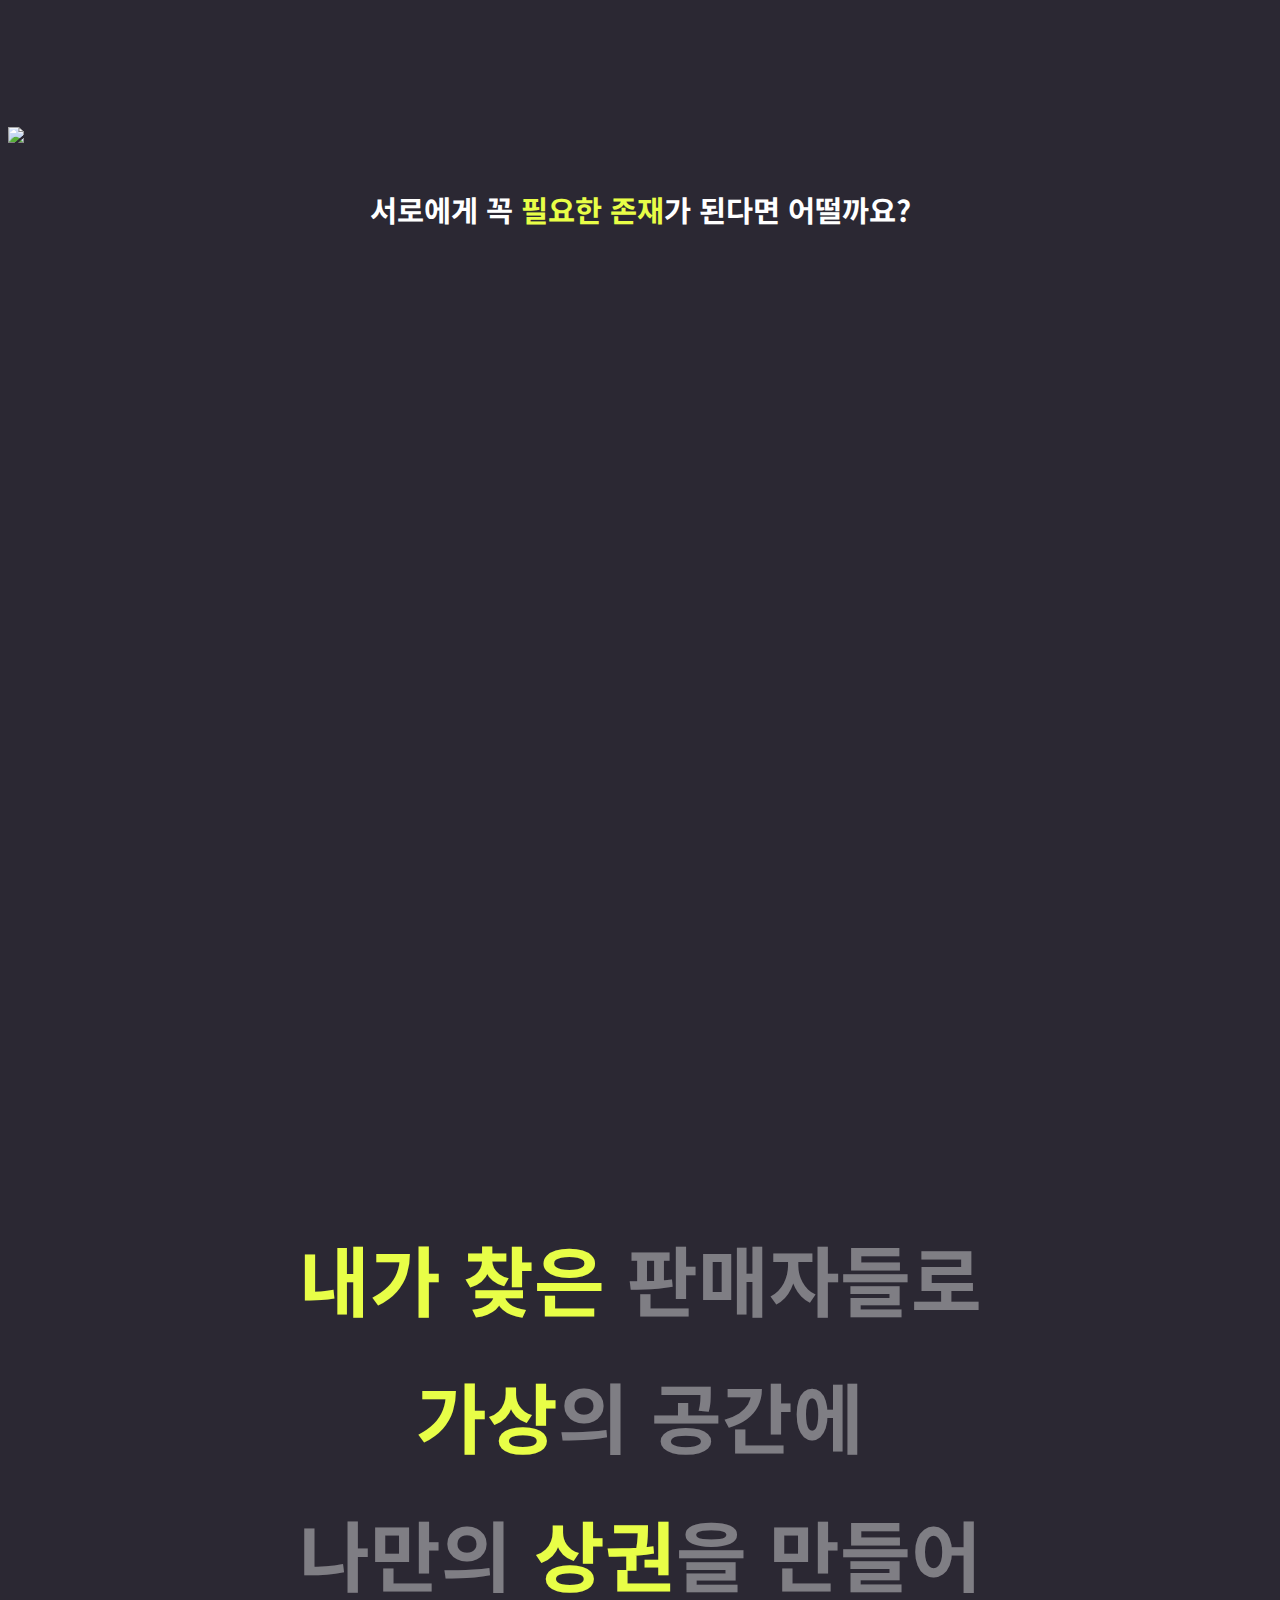
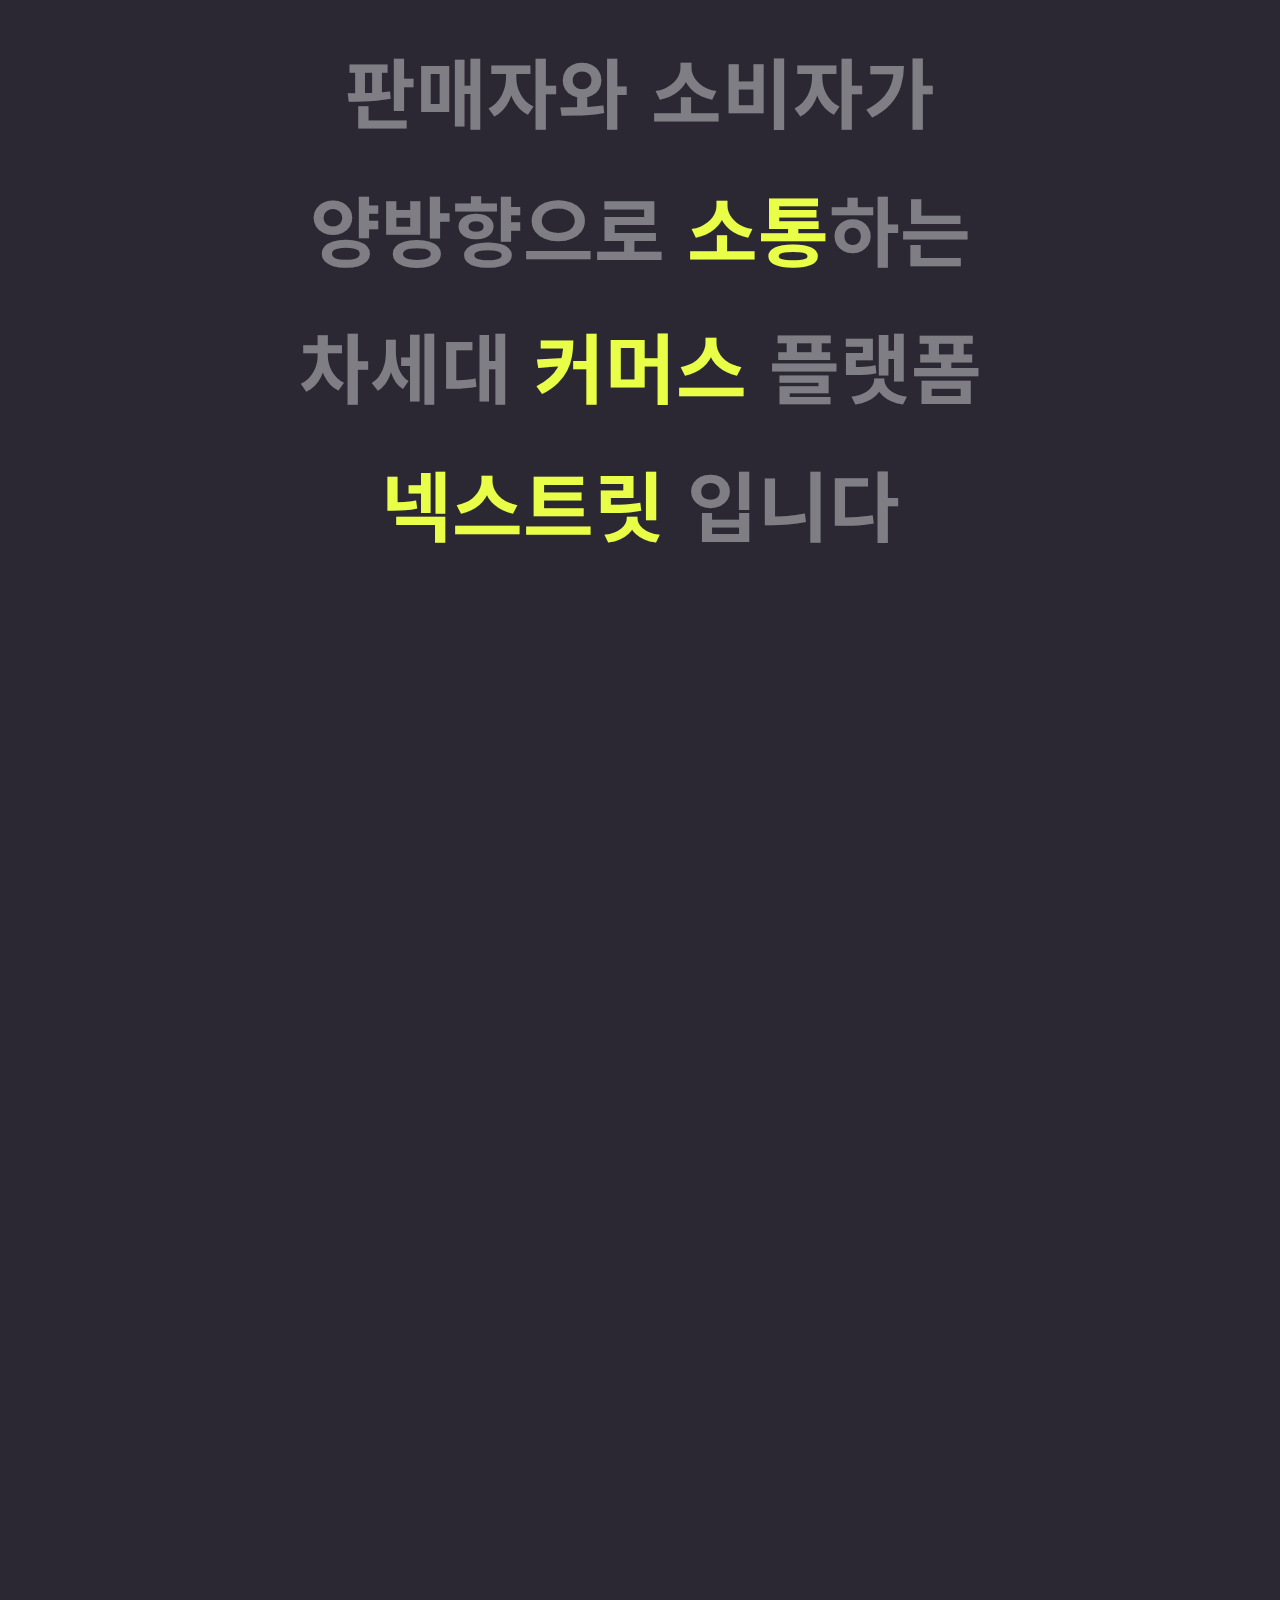
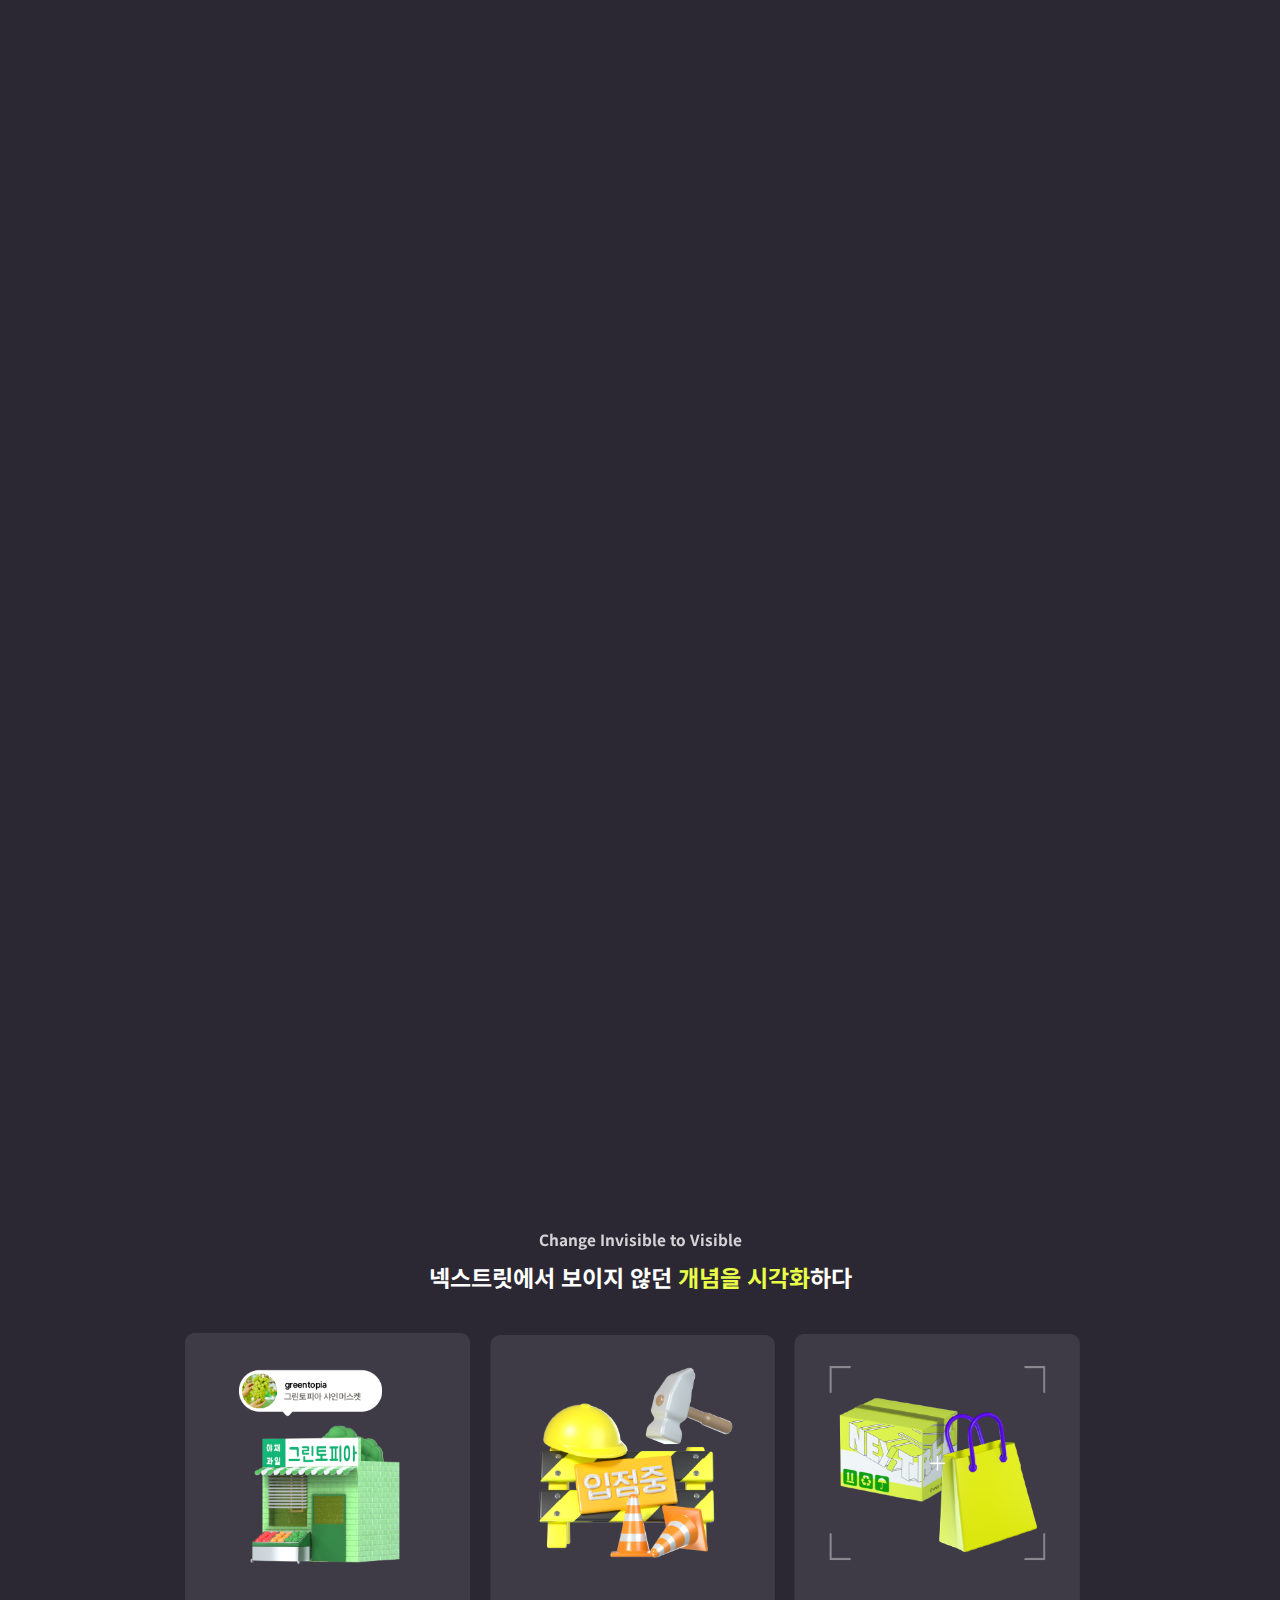
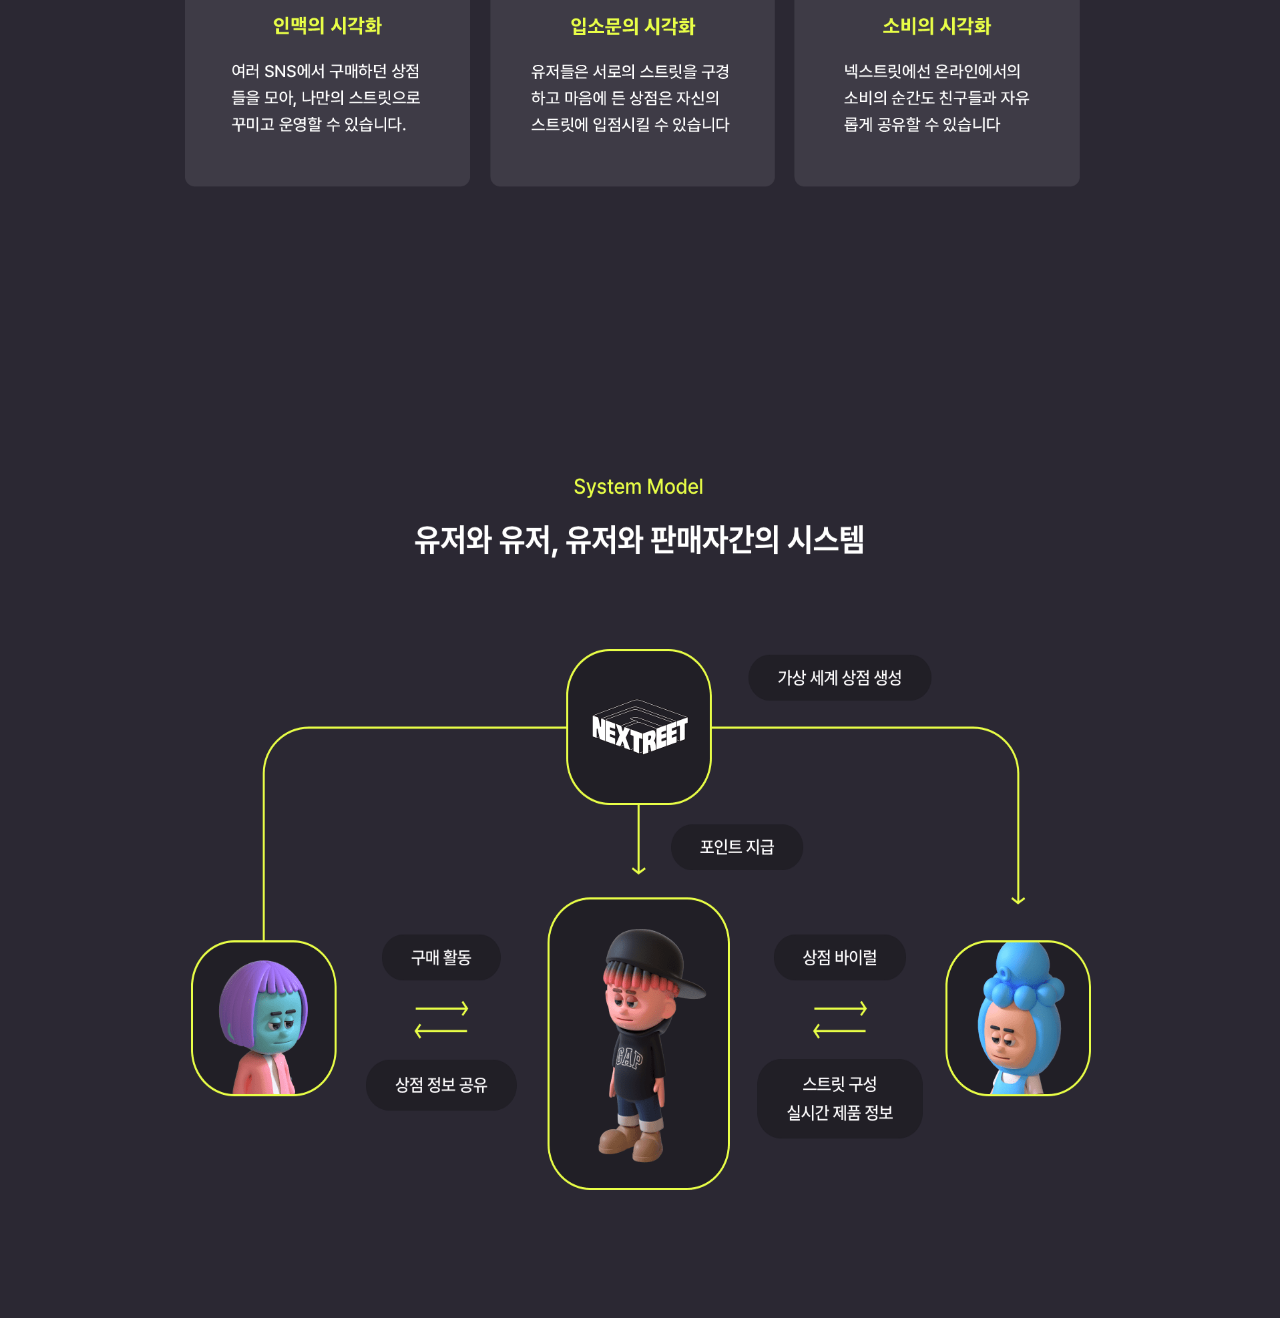
==== commit de81ff75: "시마이!" ====
--- a/index.html
+++ b/index.html
@@ -252,6 +252,13 @@
         </div>
     </div>
 
+    <div class="divider"></div>
+
+    <div class="view_10 base_view">
+        <img class="img_view" src="img/view_10.png">
+    </div>
+
+    <div class="divider"></div>
 </body>
 
 </html>--- a/css/main.css
+++ b/css/main.css
@@ -31,7 +31,7 @@
 }
 
 .title_menu {
-    position: fixed;
+    position: absolute;
     width: 100%;
     height: fit-content;
     top: 3.5%;
@@ -53,6 +53,7 @@
     display: inline-block;
     margin-right: 1vw;
     cursor:pointer;
+    text-decoration: underline;
 }
 
 .title_menu .story:hover {
@@ -526,4 +527,13 @@
     width: 22.3vw;
     display: inline-block;
     margin-right: 1.2vw;
+}
+
+/* view_10 */
+.view_10 {
+    display: flex;
+    justify-content: center;    
+}
+.view_10 .img_view {
+    width: 70.4vw;
 }